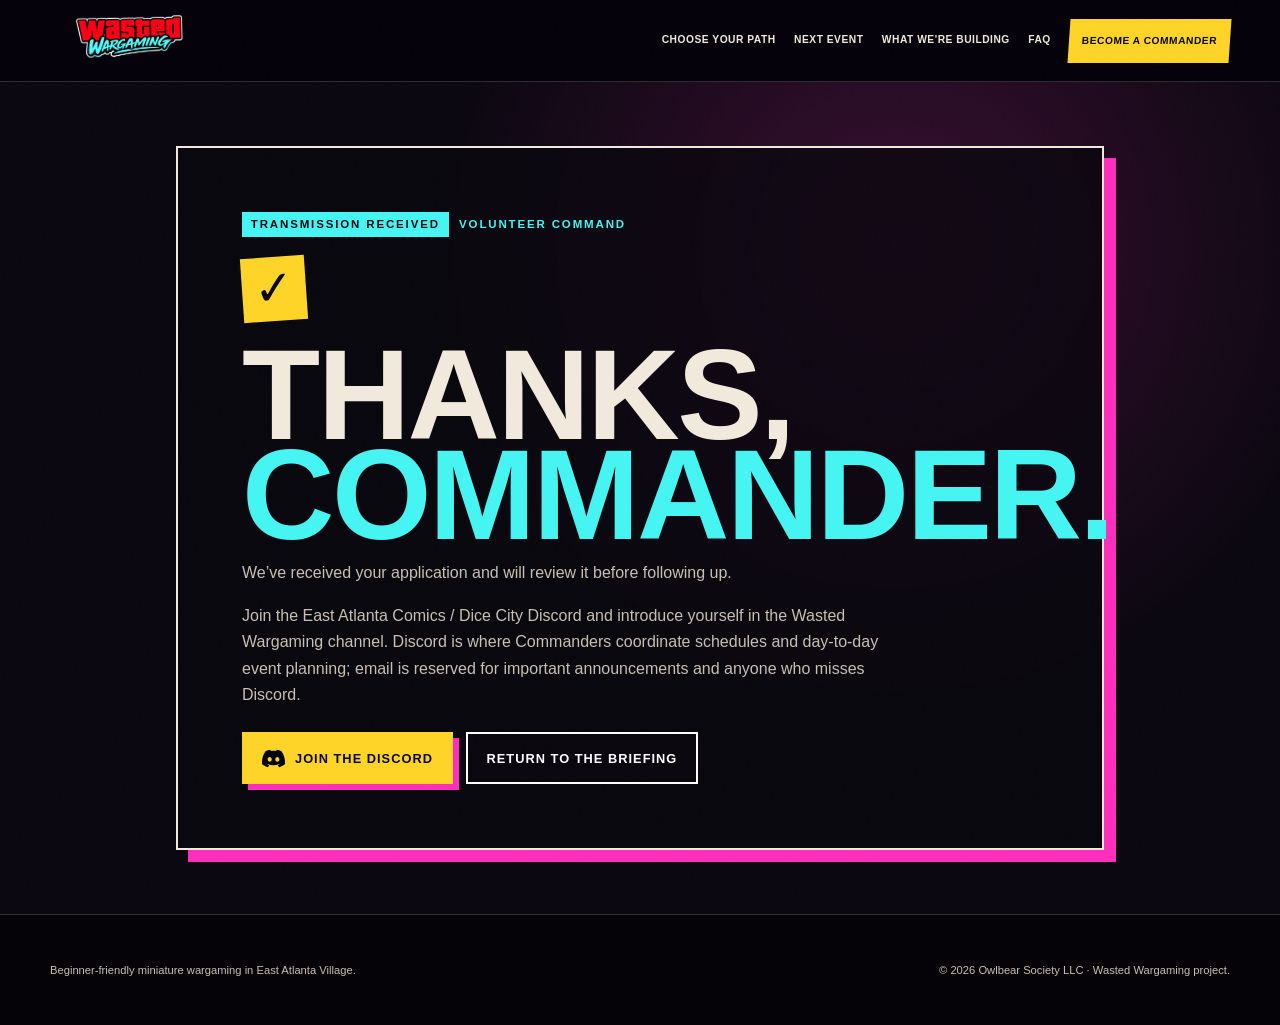
==== commander-thanks.html @ 2b64d0da "Update" ====
<!doctype html>
<html lang="en">
<head>
  <meta charset="utf-8">
  <meta name="viewport" content="width=device-width, initial-scale=1">
  <meta name="description" content="Commander application received by Wasted Wargaming.">
  <meta name="theme-color" content="#0b0810">
  <title>Transmission Received | Wasted Wargaming</title>
  <link rel="stylesheet" href="assets/css/styles.css">
  <script src="assets/js/site.js" defer></script>
</head>
<body class="commander-page confirmation-page">
  <a class="skip-link" href="#main">Skip to confirmation</a>
  <header class="site-header site-header--solid" data-header>
    <a class="wordmark" href="index.html#top" aria-label="Wasted Wargaming home">
      <span class="wordmark__window" aria-hidden="true"><img src="assets/images/branding/wasted-wargaming-logo.png" alt="" width="1536" height="1024"></span>
    </a>
    <button class="nav-toggle" type="button" aria-expanded="false" aria-controls="site-nav" data-nav-toggle>
      <span class="nav-toggle__label">Menu</span>
      <span class="nav-toggle__mark" aria-hidden="true"></span>
    </button>
    <nav class="site-nav" id="site-nav" aria-label="Primary navigation" data-nav>
      <a href="index.html#roles">Choose your path</a>
      <a href="joint-ops.html">Next event</a>
      <a href="index.html#play">What we're building</a>
      <a href="index.html#faq">FAQ</a>
      <a class="nav-recruit" href="commander.html">Become a commander</a>
    </nav>
  </header>
  <main id="main" class="confirmation-main">
    <section class="shell confirmation-card" aria-labelledby="confirmation-title">
      <p class="eyebrow"><span>Transmission received</span> Volunteer command</p>
      <div class="confirmation-mark" aria-hidden="true">✓</div>
      <h1 id="confirmation-title">Thanks,<br><em>Commander.</em></h1>
      <p>We’ve received your application and will review it before following up.</p>
      <p>Join the East Atlanta Comics / Dice City Discord and introduce yourself in the Wasted Wargaming channel. Discord is where Commanders coordinate schedules and day-to-day event planning; email is reserved for important announcements and anyone who misses Discord.</p>
      <div class="confirmation-actions">
        <a class="button button--primary discord-button" href="https://discord.gg/Nm3C2hq24Y" rel="noopener noreferrer"><img src="assets/icons/discord.svg" alt="" width="23" height="23"> Join the Discord</a>
        <a class="button button--ghost" href="index.html">Return to the briefing</a>
      </div>
    </section>
  </main>
  <footer class="site-footer">
    <div class="shell site-footer__inner">
      <p>Beginner-friendly miniature wargaming in East Atlanta Village.</p>
      <div class="site-footer__meta"><p>&copy; <span data-year></span> Owlbear Society LLC · Wasted Wargaming project.</p></div>
    </div>
  </footer>
</body>
</html>
---- assets/css/styles.css ----
:root {
  --ink: #0b0810;
  --ink-soft: #17121c;
  --paper: #f1eadc;
  --paper-dim: #c8c0b2;
  --red: #ff2438;
  --pink: #ff2ebd;
  --cyan: #46f4f2;
  --yellow: #ffd429;
  --line: rgba(241, 234, 220, 0.2);
  --shell: min(1180px, calc(100% - 2rem));
  --display: Impact, Haettenschweiler, "Arial Narrow Bold", sans-serif;
  --body: "Trebuchet MS", "Segoe UI", sans-serif;
}

*, *::before, *::after { box-sizing: border-box; }

html {
  scroll-behavior: smooth;
  scroll-padding-top: 5rem;
}

body {
  margin: 0;
  color: var(--paper);
  background:
    radial-gradient(circle at 20% 10%, rgba(255, 46, 189, 0.08), transparent 28rem),
    var(--ink);
  font-family: var(--body);
  font-size: 1rem;
  line-height: 1.65;
}

body::before {
  position: fixed;
  z-index: 20;
  inset: 0;
  pointer-events: none;
  content: "";
  opacity: 0.045;
  background:
    repeating-linear-gradient(13deg, transparent 0 2px, rgba(255,255,255,0.24) 3px, transparent 4px),
    repeating-linear-gradient(97deg, transparent 0 5px, rgba(255,255,255,0.18) 6px, transparent 7px);
}

img { display: block; max-width: 100%; }
a { color: inherit; }
button, a { -webkit-tap-highlight-color: transparent; }

:focus-visible {
  outline: 3px solid var(--yellow);
  outline-offset: 4px;
}

.shell { width: var(--shell); margin-inline: auto; }
.section { padding: 5rem 0; position: relative; }

.skip-link {
  position: fixed;
  z-index: 100;
  top: 0.75rem;
  left: 0.75rem;
  padding: 0.75rem 1rem;
  color: var(--ink);
  background: var(--yellow);
  font-weight: 900;
  transform: translateY(-150%);
}
.skip-link:focus { transform: translateY(0); }

.site-header {
  position: absolute;
  z-index: 10;
  top: 0;
  left: 0;
  width: 100%;
  min-height: 4.6rem;
  display: flex;
  align-items: center;
  justify-content: space-between;
  padding: 0.75rem max(1rem, calc((100vw - 1180px) / 2));
  border-bottom: 1px solid rgba(255,255,255,0.16);
  background: linear-gradient(to bottom, rgba(6, 3, 12, 0.86), rgba(6, 3, 12, 0));
}
.site-header--solid { position: relative; background: rgba(6, 3, 12, 0.98); }

.wordmark {
  display: block;
  text-decoration: none;
}
.wordmark__window {
  width: clamp(7.5rem, 24vw, 10rem);
  aspect-ratio: 2.8 / 1;
  display: block;
  overflow: hidden;
  transform: rotate(-1deg);
}
.wordmark__window img {
  width: 100%;
  height: 100%;
  object-fit: cover;
  object-position: center;
}

.nav-toggle {
  min-width: 3rem;
  min-height: 3rem;
  display: inline-flex;
  align-items: center;
  justify-content: center;
  gap: 0.5rem;
  color: white;
  border: 1px solid rgba(255,255,255,0.5);
  background: rgba(11,8,16,0.72);
  font: 800 0.75rem var(--body);
  letter-spacing: 0.08em;
  text-transform: uppercase;
}
.nav-toggle__mark,
.nav-toggle__mark::before,
.nav-toggle__mark::after {
  width: 1.2rem;
  height: 2px;
  display: block;
  background: currentColor;
  content: "";
  transition: transform 160ms ease;
}
.nav-toggle__mark { position: relative; }
.nav-toggle__mark::before { position: absolute; transform: translateY(-6px); }
.nav-toggle__mark::after { position: absolute; transform: translateY(6px); }
.nav-toggle[aria-expanded="true"] .nav-toggle__mark { background: transparent; }
.nav-toggle[aria-expanded="true"] .nav-toggle__mark::before { transform: rotate(45deg); }
.nav-toggle[aria-expanded="true"] .nav-toggle__mark::after { transform: rotate(-45deg); }

.site-nav {
  position: absolute;
  top: 100%;
  left: 0;
  right: 0;
  display: none;
  padding: 0.75rem 1rem 1.25rem;
  background: rgba(11,8,16,0.98);
  border-bottom: 1px solid var(--pink);
}
.site-nav.is-open { display: grid; }
.site-nav a {
  min-height: 3rem;
  display: flex;
  align-items: center;
  padding: 0.35rem 0;
  border-bottom: 1px solid var(--line);
  font-size: 0.9rem;
  font-weight: 800;
  letter-spacing: 0.05em;
  text-decoration: none;
  text-transform: uppercase;
}

.hero {
  position: relative;
  min-height: 100svh;
  display: flex;
  flex-direction: column;
  justify-content: flex-end;
  overflow: hidden;
  background: #14071e;
  isolation: isolate;
}
.hero__backdrop {
  position: absolute;
  z-index: -3;
  inset: 0;
  background-image: url("../images/branding/neon-wasteland-backdrop.png");
  background-size: cover;
  background-position: 46% center;
  filter: saturate(0.85) contrast(1.08);
  transform: scale(1.02);
}
.hero::before {
  position: absolute;
  z-index: -2;
  inset: 0;
  content: "";
  background:
    linear-gradient(90deg, rgba(6,3,12,0.93) 0%, rgba(6,3,12,0.76) 45%, rgba(6,3,12,0.1) 100%),
    linear-gradient(0deg, rgba(6,3,12,0.92) 0%, transparent 42%, rgba(6,3,12,0.35) 100%);
}
.hero__noise {
  position: absolute;
  z-index: -1;
  inset: 0;
  opacity: 0.18;
  background: repeating-linear-gradient(0deg, transparent 0 4px, rgba(255,255,255,0.06) 5px, transparent 6px);
  mix-blend-mode: overlay;
  pointer-events: none;
}
.hero__content {
  display: grid;
  gap: 2.75rem;
  align-items: center;
  padding-top: 7rem;
  padding-bottom: 3rem;
}
.hero__copy { position: relative; max-width: 46rem; }
.eyebrow, .section-tag {
  display: flex;
  align-items: center;
  gap: 0.65rem;
  margin: 0 0 1.25rem;
  color: var(--cyan);
  font-size: 0.72rem;
  font-weight: 900;
  letter-spacing: 0.16em;
  line-height: 1.3;
  text-transform: uppercase;
}
.eyebrow span {
  padding: 0.3rem 0.55rem;
  color: var(--ink);
  background: var(--cyan);
}
.recruit-stamp {
  width: fit-content;
  margin: 0 0 1rem;
  padding: 0.55rem 0.8rem 0.4rem;
  color: var(--yellow);
  border: 2px solid currentColor;
  font-family: var(--display);
  line-height: 0.8;
  text-align: center;
  text-transform: uppercase;
  transform: rotate(-3deg);
  box-shadow: inset 0 0 0 3px rgba(255,212,41,0.12);
}
.recruit-stamp span { display: block; font-size: 0.65rem; letter-spacing: 0.2em; }
.recruit-stamp strong { display: block; margin-top: 0.35rem; font-size: 1.55rem; letter-spacing: 0.06em; }
.hero h1,
.section h2 {
  margin: 0;
  font-family: var(--display);
  font-weight: 900;
  letter-spacing: 0.015em;
  line-height: 0.89;
  text-transform: uppercase;
}
.hero h1 {
  max-width: 11ch;
  font-size: clamp(3.6rem, 15vw, 7.8rem);
  text-shadow: 5px 5px 0 rgba(0,0,0,0.38);
}
.hero h1 em {
  color: var(--cyan);
  font-style: normal;
  -webkit-text-stroke: 1px rgba(255,255,255,0.2);
}
.hero__lede {
  max-width: 42rem;
  margin: 1.5rem 0 1.25rem;
  color: #fff;
  font-size: clamp(1rem, 2.4vw, 1.2rem);
  line-height: 1.55;
  text-shadow: 0 2px 12px #000;
}
.signal-list {
  display: flex;
  flex-wrap: wrap;
  gap: 0.45rem;
  margin: 0;
  padding: 0;
  list-style: none;
}
.signal-list li {
  padding: 0.35rem 0.6rem;
  color: var(--ink);
  background: var(--paper);
  font-size: 0.72rem;
  font-weight: 900;
  letter-spacing: 0.08em;
  text-transform: uppercase;
  transform: skew(-4deg);
}
.hero__actions { display: flex; flex-wrap: wrap; gap: 0.75rem; margin-top: 1.6rem; }
.button {
  min-height: 3.25rem;
  display: inline-flex;
  align-items: center;
  justify-content: center;
  padding: 0.75rem 1.15rem;
  border: 2px solid currentColor;
  border-radius: 0;
  font: 900 0.8rem var(--body);
  letter-spacing: 0.08em;
  text-decoration: none;
  text-transform: uppercase;
  cursor: pointer;
  transition: transform 140ms ease, box-shadow 140ms ease, color 140ms ease, background 140ms ease;
}
.button:hover { transform: translate(-2px, -2px); }
.button--primary { color: var(--ink); border-color: var(--yellow); background: var(--yellow); box-shadow: 6px 6px 0 var(--pink); }
.button--primary:hover { box-shadow: 8px 8px 0 var(--pink); }
.button--ghost { color: white; background: rgba(11,8,16,0.45); }
.button[disabled] { opacity: 0.62; cursor: not-allowed; box-shadow: 4px 4px 0 rgba(255,46,189,0.55); transform: none; }

.hero__identity {
  position: relative;
  width: 100%;
  max-width: 34rem;
  justify-self: center;
  border: 1px solid rgba(255,255,255,0.38);
  background: rgba(8,5,12,0.72);
  box-shadow: 12px 12px 0 rgba(70,244,242,0.22), -8px -8px 0 rgba(255,46,189,0.18);
  transform: rotate(1.5deg);
  backdrop-filter: blur(4px);
}
.hero__identity::after {
  position: absolute;
  inset: 6px;
  border: 1px solid rgba(255,255,255,0.16);
  content: "";
  pointer-events: none;
}
.hero__logo-window {
  width: 100%;
  aspect-ratio: 2.35 / 1;
  overflow: hidden;
}
.hero__logo-window img {
  width: 100%;
  height: 100%;
  object-fit: cover;
  object-position: center;
  mix-blend-mode: screen;
}
.hero__identity > p {
  margin: 0;
  padding: 0.6rem 0.85rem;
  color: var(--ink);
  background: var(--cyan);
  font-size: 0.65rem;
  font-weight: 900;
  letter-spacing: 0.1em;
  text-align: center;
  text-transform: uppercase;
}
.broadcast-label {
  display: flex;
  justify-content: space-between;
  padding: 0.45rem 0.65rem;
  color: var(--paper-dim);
  font-size: 0.58rem;
  font-weight: 800;
  letter-spacing: 0.12em;
  text-transform: uppercase;
}
.route-strip { background: rgba(8,5,12,0.9); border-top: 1px solid rgba(255,255,255,0.18); }
.route-strip ol { margin-block: 0; padding-block: 1rem; list-style: none; }
.route-strip li {
  position: relative;
  display: grid;
  grid-template-columns: 2.2rem 1fr;
  column-gap: 0.75rem;
  padding: 0.55rem 0;
}
.route-strip li:not(:last-child)::after {
  position: absolute;
  left: 0.9rem;
  top: 2.5rem;
  bottom: -0.4rem;
  width: 1px;
  border-left: 1px dashed var(--cyan);
  content: "";
}
.route-strip li > span {
  grid-row: span 2;
  width: 2.2rem;
  height: 2.2rem;
  display: grid;
  place-items: center;
  color: var(--ink);
  background: var(--cyan);
  border-radius: 50%;
  font-size: 0.65rem;
  font-weight: 900;
}
.route-strip strong { font-size: 0.78rem; letter-spacing: 0.08em; line-height: 1.2; text-transform: uppercase; }
.route-strip small { color: var(--paper-dim); font-size: 0.7rem; }

.section-tag::before { width: 2.5rem; height: 2px; flex: 0 0 auto; content: ""; background: currentColor; }
.section-tag--light { color: var(--yellow); }
.section h2 { font-size: clamp(2.8rem, 10vw, 6rem); }
.section h2 span { color: var(--pink); }
.briefing__grid { display: grid; gap: 2rem; }
.briefing__copy { color: var(--paper-dim); font-size: 1.05rem; }
.briefing__copy p { margin: 0 0 1.1rem; }
.briefing__copy strong { color: white; }
.manifesto {
  display: grid;
  gap: 0.5rem;
  margin-top: 3rem;
  padding-top: 1rem;
  border-top: 1px solid var(--line);
}
.manifesto span {
  padding: 0.65rem;
  color: var(--ink);
  background: var(--paper);
  font-size: 0.7rem;
  font-weight: 900;
  letter-spacing: 0.09em;
  text-align: center;
  text-transform: uppercase;
}
.manifesto span:nth-child(2) { background: var(--pink); }
.manifesto span:nth-child(3) { background: var(--cyan); }

.pathways {
  overflow: hidden;
  background:
    radial-gradient(circle at 85% 15%, rgba(70,244,242,0.1), transparent 25rem),
    #100c16;
  border-top: 1px solid var(--line);
}
.pathway-grid { display: grid; gap: 1rem; }
.pathway-card {
  position: relative;
  min-height: 27rem;
  display: flex;
  flex-direction: column;
  padding: 1.5rem;
  overflow: hidden;
  color: var(--paper);
  background: var(--ink);
  border: 1px solid rgba(255,255,255,0.18);
  box-shadow: 0 12px 32px rgba(0,0,0,0.25);
}
.pathway-card::before {
  position: absolute;
  top: 0;
  left: 0;
  width: 100%;
  height: 0.45rem;
  content: "";
  background: var(--cyan);
}
.pathway-card--veteran::before { background: var(--pink); }
.pathway-card--commander::before { background: var(--yellow); }
.pathway-card__topline { display: flex; justify-content: space-between; align-items: center; color: var(--cyan); font-size: 0.68rem; font-weight: 900; letter-spacing: 0.13em; text-transform: uppercase; }
.pathway-card--veteran .pathway-card__topline { color: var(--pink); }
.pathway-card--commander .pathway-card__topline { color: var(--yellow); }
.pathway-card__rank { margin: 3rem 0 0.35rem; color: var(--paper-dim); font-size: 0.7rem; font-weight: 900; letter-spacing: 0.18em; text-transform: uppercase; }
.pathway-card h3 { max-width: 8ch; margin: 0 0 1rem; font-family: var(--display); font-size: clamp(2.8rem, 10vw, 4.5rem); letter-spacing: 0.02em; line-height: 0.9; text-transform: uppercase; }
.pathway-card > p:not(.pathway-card__rank) { color: var(--paper-dim); }
.pathway-card__actions { display: flex; flex-wrap: wrap; gap: 0.7rem 1rem; align-items: center; margin-top: auto; padding-top: 1rem; }
.pathway-card__actions a { width: fit-content; color: var(--cyan); border-bottom: 1px solid currentColor; font-size: 0.68rem; font-weight: 900; letter-spacing: 0.08em; text-decoration: none; text-transform: uppercase; }
.pathway-card--veteran .pathway-card__actions a:first-child { color: var(--pink); }
.pathway-card--commander .pathway-card__actions a:first-child { color: var(--yellow); }
.pathway-card__actions a:hover { color: white; }
.pathway-event-link {
  display: flex;
  flex-wrap: wrap;
  align-items: center;
  justify-content: space-between;
  gap: 0.5rem 1.5rem;
  margin-top: 1rem;
  padding: 1rem 1.25rem;
  color: var(--paper-dim);
  background: rgba(255,255,255,0.025);
  border: 1px solid var(--line);
  text-decoration: none;
}
.pathway-event-link > span { font-size: 0.78rem; font-weight: 700; }
.pathway-event-link strong { color: var(--yellow); font-size: 0.7rem; letter-spacing: 0.08em; text-transform: uppercase; }
.pathway-event-link:hover,
.pathway-event-link:focus-visible { color: white; border-color: var(--yellow); }
.pathway-event-link:hover strong,
.pathway-event-link:focus-visible strong { color: white; }

.recruit-brief { overflow: hidden; color: var(--ink); background: var(--red); }
.recruit-brief::before { position: absolute; right: -2rem; top: -5rem; color: rgba(11,8,16,0.07); content: "NO GATEKEEPING"; font-family: var(--display); font-size: 12rem; line-height: 0.75; writing-mode: vertical-rl; }
.recruit-brief .shell { position: relative; z-index: 1; }
.recruit-brief .section-tag { color: var(--ink); }
.recruit-brief h2 span { color: var(--paper); }
.recruit-brief__intro { display: grid; gap: 2rem; }
.recruit-brief__lead { align-self: end; font-size: 1.05rem; font-weight: 700; }
.recruit-brief__lead p { margin: 0 0 1rem; }
.recruit-promise { display: grid; gap: 1rem; margin-top: 3rem; }
.recruit-promise__statement { min-height: 22rem; display: flex; flex-direction: column; justify-content: flex-end; padding: 1.5rem; color: var(--paper); background: var(--ink); border: 2px solid var(--paper); box-shadow: 10px 10px 0 var(--yellow); transform: rotate(-1deg); }
.recruit-promise__statement > p:first-child { margin: 0 0 auto; color: var(--cyan); font-size: 0.68rem; font-weight: 900; letter-spacing: 0.12em; text-transform: uppercase; }
.recruit-promise__statement h3 { max-width: 8ch; margin: 0; font-family: var(--display); font-size: clamp(3.5rem, 13vw, 6rem); line-height: 0.84; text-transform: uppercase; }
.recruit-promise__statement > p:last-child { max-width: 32rem; margin-bottom: 0; color: var(--paper-dim); }
.recruit-proof { display: grid; gap: 1px; padding: 1px; background: rgba(11,8,16,0.25); }
.recruit-proof article { min-height: 15rem; display: flex; flex-direction: column; padding: 1.2rem; background: var(--paper); }
.recruit-proof article > span { color: #9c0870; font-family: var(--display); font-size: 1.2rem; }
.recruit-proof h3 { max-width: 12ch; margin: auto 0 0.5rem; font-family: var(--display); font-size: 1.75rem; line-height: 0.95; text-transform: uppercase; }
.recruit-proof p { margin: 0; color: #5d565e; font-size: 0.8rem; line-height: 1.5; }
.recruit-next { display: grid; gap: 1.2rem; align-items: center; margin-top: 1rem; padding: 1.4rem; background: var(--yellow); }
.recruit-next__label { margin: 0; color: #8b0766; font-size: 0.65rem; font-weight: 900; letter-spacing: 0.12em; text-transform: uppercase; }
.recruit-next h3 { margin: 0.2rem 0 0; font-family: var(--display); font-size: 2rem; line-height: 1; text-transform: uppercase; }
.recruit-next > p { margin: 0; color: #554e56; font-size: 0.86rem; }
.recruit-next__actions { display: flex; flex-wrap: wrap; align-items: center; gap: 0.75rem 1rem; }
.recruit-next .button { justify-self: start; color: var(--paper); border-color: var(--ink); background: var(--ink); }
.recruit-next__text-link { color: var(--ink); border-bottom: 1px solid currentColor; font-size: 0.68rem; font-weight: 900; letter-spacing: 0.08em; text-decoration: none; text-transform: uppercase; }

.process { background: var(--paper); color: var(--ink); }
.process .section-tag { color: #a40a77; }
.section-heading { display: grid; gap: 1.5rem; margin-bottom: 2.5rem; }
.section-heading > p { max-width: 34rem; margin: 0; align-self: end; color: #5f5862; font-size: 1.05rem; }
.process-list { position: relative; margin: 0; padding: 0; list-style: none; }
.process-list::before {
  position: absolute;
  left: 1.45rem;
  top: 2rem;
  bottom: 2rem;
  width: 2px;
  background: repeating-linear-gradient(to bottom, var(--pink) 0 8px, transparent 8px 15px);
  content: "";
}
.process-list li { position: relative; display: grid; grid-template-columns: 3rem 1fr; gap: 1rem; padding: 1rem 0 1.75rem; }
.process-list__number {
  z-index: 1;
  width: 3rem;
  height: 3rem;
  display: grid;
  place-items: center;
  color: var(--paper);
  background: var(--ink);
  border: 3px solid var(--pink);
  border-radius: 50%;
  font-family: var(--display);
  font-size: 1.15rem;
}
.process-list__location { margin: 0 0 0.25rem; color: #a40a77; font-size: 0.65rem; font-weight: 900; letter-spacing: 0.12em; text-transform: uppercase; }
.process-list h3 { margin: 0 0 0.35rem; font-family: var(--display); font-size: 1.8rem; letter-spacing: 0.03em; line-height: 1; text-transform: uppercase; }
.process-list__body > p:last-child { margin: 0; color: #534d55; }
.process-list__body strong { color: var(--ink); }
.schedule-tracks { display: grid; gap: 0.75rem; margin-top: 2.5rem; }
.schedule-tracks article { display: flex; flex-direction: column; padding: 1.25rem; color: var(--paper); background: var(--ink); border-top: 5px solid var(--cyan); }
.schedule-tracks article:nth-child(2) { border-top-color: var(--pink); }
.schedule-tracks article:nth-child(3) { border-top-color: var(--yellow); }
.schedule-tracks__role { margin: 0 0 0.45rem; color: var(--cyan); font-size: 0.65rem; font-weight: 900; letter-spacing: 0.12em; text-transform: uppercase; }
.schedule-tracks article:nth-child(2) .schedule-tracks__role { color: var(--pink); }
.schedule-tracks article:nth-child(3) .schedule-tracks__role { color: var(--yellow); }
.schedule-tracks h3 { margin: 0; font-family: var(--display); font-size: 2rem; line-height: 1; text-transform: uppercase; }
.schedule-tracks article > p:not(.schedule-tracks__role) { color: var(--paper-dim); font-size: 0.86rem; }
.discord-link { width: fit-content; min-height: 2.75rem; display: inline-flex; align-items: center; gap: 0.55rem; margin-top: auto; padding: 0.55rem 0.7rem; color: white; background: #5865f2; font-size: 0.68rem; font-weight: 900; letter-spacing: 0.05em; text-decoration: none; text-transform: uppercase; }
.discord-link img { flex: 0 0 auto; }
.discord-link:hover { background: #404bc7; }
.event-basics { display: grid; gap: 1px; margin-top: 1px; padding: 1px; background: rgba(11,8,16,0.2); }
.event-basics > div { min-height: 9.5rem; display: flex; flex-direction: column; padding: 1.1rem; background: #ded7ca; }
.event-basics small { color: #6b636b; font-size: 0.64rem; font-weight: 900; letter-spacing: 0.09em; text-transform: uppercase; }
.event-basics strong { margin: 0.3rem 0; font-family: var(--display); font-size: 1.75rem; line-height: 1; text-transform: uppercase; }
.event-basics span { margin-top: auto; color: #5b545c; font-size: 0.76rem; line-height: 1.45; }

.event-zone {
  overflow: hidden;
  background:
    linear-gradient(120deg, rgba(255,46,189,0.1), transparent 55%),
    var(--ink-soft);
  border-block: 1px solid rgba(255,46,189,0.28);
}
.event-zone::before {
  position: absolute;
  right: -4rem;
  top: -2rem;
  color: rgba(255,255,255,0.025);
  content: "NEXT";
  font-family: var(--display);
  font-size: 20rem;
  line-height: 1;
}
.event-zone__grid { position: relative; display: grid; gap: 2rem; }
.event-zone__intro p { max-width: 32rem; color: var(--paper-dim); }
.data-note { display: flex; align-items: center; gap: 0.5rem; font-size: 0.72rem; letter-spacing: 0.07em; text-transform: uppercase; }
.data-note span { width: 0.65rem; height: 0.65rem; display: inline-block; border-radius: 50%; background: var(--cyan); box-shadow: 0 0 12px var(--cyan); }
.event-card {
  position: relative;
  padding: 1.5rem;
  color: var(--ink);
  background: var(--yellow);
  box-shadow: 12px 12px 0 var(--pink);
  transform: rotate(-1deg);
}
.event-card::before { position: absolute; inset: 8px; border: 1px dashed rgba(11,8,16,0.35); content: ""; pointer-events: none; }
.event-card > * { position: relative; }
.event-card__status { width: fit-content; margin: 0 0 0.8rem; padding: 0.25rem 0.45rem; color: white; background: var(--ink); font-size: 0.65rem; font-weight: 900; letter-spacing: 0.1em; text-transform: uppercase; }
.event-card h3 { max-width: 12ch; margin: 0 0 1rem; font-family: var(--display); font-size: clamp(2.6rem, 10vw, 4.6rem); letter-spacing: 0.02em; line-height: 0.9; text-transform: uppercase; }
.event-card__message { max-width: 36rem; font-weight: 700; }
.event-card__details { display: grid; gap: 0.5rem; margin: 1.5rem 0; padding: 1rem 0; border-block: 2px solid var(--ink); }
.event-card__details div { display: grid; grid-template-columns: 6rem 1fr; gap: 0.75rem; }
.event-card__details dt { font-size: 0.65rem; font-weight: 900; letter-spacing: 0.08em; text-transform: uppercase; }
.event-card__details dd { margin: 0; font-weight: 900; }
.event-card .button { color: var(--paper); border-color: var(--ink); background: var(--ink); box-shadow: 5px 5px 0 rgba(255,255,255,0.75); }
.event-card__actions { display: flex; flex-wrap: wrap; gap: 0.75rem; }
.event-card .event-card__details-link { color: var(--ink); background: var(--paper); box-shadow: none; }

.kit { background: #0e0a13; }
.section-heading--tight { margin-bottom: 2.2rem; }
.kit .section-heading > p, .partners .section-heading > p { color: var(--paper-dim); }
.kit-grid { display: grid; grid-template-columns: repeat(2, 1fr); gap: 1px; margin: 0; padding: 1px; background: var(--line); list-style: none; }
.kit-grid li { min-height: 10rem; display: flex; flex-direction: column; justify-content: flex-end; padding: 1rem; background: var(--ink); }
.kit-grid li > span { margin-bottom: auto; color: var(--cyan); font-size: 1.6rem; }
.kit-grid strong { display: block; font-family: var(--display); font-size: 1.35rem; letter-spacing: 0.03em; line-height: 1; text-transform: uppercase; }
.kit-grid small { color: var(--paper-dim); font-size: 0.72rem; }

.game-feature {
  min-height: 46rem;
  display: flex;
  align-items: center;
  overflow: hidden;
  color: white;
  isolation: isolate;
}
.game-feature__vista { position: absolute; z-index: -2; inset: 0; background: url("../images/branding/neon-wasteland-backdrop.png") center / cover; }
.game-feature::before { position: absolute; z-index: -1; inset: 0; content: ""; background: linear-gradient(90deg, rgba(15,4,22,0.96) 0%, rgba(15,4,22,0.85) 52%, rgba(15,4,22,0.3) 100%), linear-gradient(0deg, rgba(15,4,22,0.75), transparent 50%); }
.game-feature__content { display: grid; gap: 2rem; }
.game-feature__copy { max-width: 44rem; }
.game-feature__kicker { margin: 0 0 0.5rem; color: var(--cyan); font-size: 0.7rem; font-weight: 900; letter-spacing: 0.14em; text-transform: uppercase; }
.game-feature h2 { font-size: clamp(4rem, 16vw, 8rem); text-shadow: 5px 5px 0 rgba(0,0,0,0.4); }
.game-feature h2 span { color: var(--cyan); }
.game-feature__copy > p:not(.game-feature__kicker, .legal-note) { max-width: 36rem; font-size: 1.05rem; }
.check-list { margin: 1.5rem 0; padding: 0; list-style: none; }
.check-list li { position: relative; margin: 0.5rem 0; padding-left: 1.6rem; font-weight: 800; }
.check-list li::before { position: absolute; left: 0; color: var(--yellow); content: "//"; font-weight: 900; }
.legal-note { max-width: 38rem; color: rgba(255,255,255,0.55); font-size: 0.67rem; line-height: 1.5; }
.game-feature__aside { max-width: 25rem; padding: 1.4rem; color: var(--ink); background: rgba(241,234,220,0.92); border-left: 6px solid var(--pink); }
.aside-label { margin: 0 0 0.5rem; color: #9c0870; font-size: 0.65rem; font-weight: 900; letter-spacing: 0.1em; text-transform: uppercase; }
.game-feature__aside h3 { margin: 0; font-family: var(--display); font-size: 2rem; line-height: 1; text-transform: uppercase; }
.game-feature__aside p:last-child { margin-bottom: 0; color: #524b54; }
.event-roadmap { display: grid; gap: 0.75rem; margin: 0; padding: 0; list-style: none; counter-reset: roadmap; }
.event-roadmap li { position: relative; padding: 1.25rem 1.25rem 1.25rem 4.4rem; color: var(--ink); background: rgba(241,234,220,0.94); border-left: 5px solid var(--cyan); counter-increment: roadmap; }
.event-roadmap li:nth-child(2) { border-left-color: var(--pink); }
.event-roadmap li:nth-child(3) { border-left-color: var(--yellow); }
.event-roadmap li::before { position: absolute; left: 1.2rem; top: 1.15rem; color: #a49ca5; content: "0" counter(roadmap); font-family: var(--display); font-size: 2rem; line-height: 1; }
.event-roadmap__phase { color: #8d0869; font-size: 0.62rem; font-weight: 900; letter-spacing: 0.12em; text-transform: uppercase; }
.event-roadmap h3 { margin: 0.15rem 0 0.4rem; font-family: var(--display); font-size: 1.8rem; line-height: 1; text-transform: uppercase; }
.event-roadmap p { margin: 0; color: #534d55; font-size: 0.86rem; line-height: 1.55; }
.event-roadmap__link { display: inline-block; margin-top: 0.75rem; color: #7e075d; border-bottom: 1px solid currentColor; font-size: 0.66rem; font-weight: 900; letter-spacing: 0.07em; text-decoration: none; text-transform: uppercase; }

.volunteer { background: var(--red); color: var(--ink); }
.volunteer__grid { display: grid; gap: 2rem; }
.volunteer__callout { min-height: 19rem; display: flex; flex-direction: column; justify-content: center; padding: 2rem; color: var(--paper); background: var(--ink); border: 2px solid var(--paper); box-shadow: 12px 12px 0 var(--yellow); transform: rotate(-2deg); }
.volunteer__callout span { color: var(--cyan); font-size: 0.72rem; font-weight: 900; letter-spacing: 0.15em; text-transform: uppercase; }
.volunteer__callout strong { max-width: 9ch; font-family: var(--display); font-size: clamp(3.2rem, 11vw, 6rem); line-height: 0.83; text-transform: uppercase; }
.volunteer .section-tag { color: var(--ink); }
.volunteer__copy p { max-width: 38rem; font-weight: 700; }
.volunteer__copy .button { margin-top: 0.7rem; }
.placeholder-note { font-size: 0.72rem; }

.joint-ops-page {
  --tomb-green: #bbf51b;
  --tomb-green-deep: #4f6e08;
  --tomb-black: #080b06;
  --tomb-paper: #edf1d7;
  color: var(--tomb-paper);
  background: var(--tomb-black);
}
.joint-ops-page .section-tag { color: var(--tomb-green); }
.joint-ops-header { border-bottom-color: rgba(187,245,27,0.28); }

.joint-ops-hero {
  position: relative;
  min-height: calc(100svh - 4.6rem);
  display: flex;
  flex-direction: column;
  justify-content: flex-end;
  overflow: hidden;
  background: #080b06;
  isolation: isolate;
}
.joint-ops-hero__art {
  position: absolute;
  z-index: -3;
  inset: 0;
  background-image:
    linear-gradient(90deg, rgba(8,11,6,0.96) 0%, rgba(8,11,6,0.72) 47%, rgba(8,11,6,0.1) 100%),
    linear-gradient(0deg, rgba(8,11,6,0.98) 0%, transparent 45%),
    url("../images/events/tomb-world-joint-ops-v2.jpg");
  background-position: center, center, 62% center;
  background-size: cover;
}
.joint-ops-hero::before { position: absolute; z-index: -2; inset: 0; content: ""; background: repeating-linear-gradient(0deg, transparent 0 5px, rgba(187,245,27,0.025) 6px); pointer-events: none; }
.joint-ops-hero__content { padding-top: 6rem; padding-bottom: 4rem; }
.joint-ops-hero .eyebrow span { background: var(--tomb-green); }
.joint-ops-hero__access { width: fit-content; margin: 1.2rem 0; padding: 0.35rem 0.6rem; color: var(--tomb-green); border: 1px solid currentColor; font-size: 0.66rem; font-weight: 900; letter-spacing: 0.08em; text-transform: uppercase; }
.joint-ops-hero h1 { max-width: 8ch; margin: 0; font-family: var(--display); font-size: clamp(5rem, 18vw, 11rem); letter-spacing: -0.035em; line-height: 0.76; text-transform: uppercase; text-shadow: 5px 5px 0 rgba(105,139,17,0.75); }
.joint-ops-hero__lede { max-width: 41rem; color: #d3dac1; font-size: clamp(1rem, 2vw, 1.18rem); font-weight: 700; }
.joint-ops-hero__actions { display: flex; flex-wrap: wrap; gap: 0.8rem; margin-top: 1.5rem; }
.joint-ops-hero .button--primary { border-color: var(--tomb-green); background: var(--tomb-green); box-shadow: 6px 6px 0 var(--pink); }
.joint-ops-facts { display: grid; margin: 0; padding: 0; color: var(--tomb-paper); background: rgba(8,11,6,0.94); border-top: 1px solid rgba(187,245,27,0.35); list-style: none; }
.joint-ops-facts li { min-height: 5.5rem; display: flex; flex-direction: column; justify-content: center; padding: 0.8rem max(1rem, calc((100vw - 1180px) / 2)); border-bottom: 1px solid rgba(187,245,27,0.2); }
.joint-ops-facts small { color: var(--tomb-green); font-size: 0.58rem; font-weight: 900; letter-spacing: 0.11em; text-transform: uppercase; }
.joint-ops-facts strong { font-family: var(--display); font-size: 1.65rem; letter-spacing: 0.03em; text-transform: uppercase; }

.joint-ops-welcome { color: var(--ink); background: var(--tomb-paper); }
.joint-ops-welcome .section-tag { color: #527307; }
.joint-ops-welcome .section-heading > p { color: #525b48; }
.joint-ops-welcome__copy p { margin-top: 0; color: #4e5548; }
.joint-ops-kit { display: grid; gap: 1px; margin: 0; padding: 1px; background: rgba(8,11,6,0.28); list-style: none; }
.joint-ops-kit li { min-height: 13rem; display: flex; flex-direction: column; padding: 1.2rem; background: #f6f8e9; }
.joint-ops-kit li > span { color: #5c7e0a; font-size: 0.65rem; font-weight: 900; }
.joint-ops-kit strong { max-width: 12ch; margin-top: auto; font-family: var(--display); font-size: 1.75rem; line-height: 0.95; text-transform: uppercase; }
.joint-ops-kit small { margin-top: 0.55rem; color: #5b6253; font-size: 0.75rem; }
.joint-ops-night { display: grid; gap: 1px; margin-top: 2rem; color: var(--tomb-paper); background: rgba(187,245,27,0.5); }
.joint-ops-night > div { min-height: 9rem; display: flex; flex-direction: column; padding: 1rem; background: #111708; }
.joint-ops-night small { color: var(--tomb-green); font-weight: 900; letter-spacing: 0.08em; text-transform: uppercase; }
.joint-ops-night strong { margin-top: auto; font-family: var(--display); font-size: 1.8rem; text-transform: uppercase; }
.joint-ops-night span { color: #bec7aa; font-size: 0.78rem; }
.event-date-note { margin: 1rem 0 0; color: #525b48; font-size: 0.78rem; }

.joint-ops-explainer { overflow: hidden; background: #0c1108; }
.joint-ops-explainer::before { position: absolute; right: -3rem; top: -5rem; color: rgba(187,245,27,0.035); content: "NPO"; font-family: var(--display); font-size: 25rem; line-height: 0.8; pointer-events: none; }
.joint-ops-explainer__grid { position: relative; display: grid; gap: 3rem; }
.joint-ops-explainer h2 span { color: var(--tomb-green); }
.joint-ops-explainer__lead { font-size: 1.12rem; }
.joint-ops-explainer__grid > div:first-child > p { color: #c2cab2; }
.joint-ops-table { position: relative; padding: 1.25rem; border: 1px solid rgba(187,245,27,0.35); background: rgba(0,0,0,0.28); }
.joint-ops-table__label { margin: 0 0 1rem; color: var(--tomb-green); font-size: 0.62rem; font-weight: 900; letter-spacing: 0.14em; text-transform: uppercase; }
.joint-ops-table__side { min-height: 13rem; display: flex; flex-direction: column; justify-content: flex-end; padding: 1.25rem; border: 1px solid rgba(255,255,255,0.14); }
.joint-ops-table__side--recruits { background: linear-gradient(135deg, rgba(187,245,27,0.18), rgba(187,245,27,0.03)); }
.joint-ops-table__side--commander { background: linear-gradient(135deg, rgba(70,244,242,0.14), rgba(70,244,242,0.025)); }
.joint-ops-table__side > span { color: var(--tomb-green); font-size: 0.62rem; font-weight: 900; letter-spacing: 0.11em; text-transform: uppercase; }
.joint-ops-table__side--commander > span { color: var(--cyan); }
.joint-ops-table__side strong { max-width: 13ch; margin: 0.35rem 0; font-family: var(--display); font-size: 2rem; line-height: 0.92; text-transform: uppercase; }
.joint-ops-table__side p { margin: 0; color: #b8c0a9; font-size: 0.78rem; }
.joint-ops-table__versus { width: 4.5rem; height: 4.5rem; display: grid; place-items: center; margin: -0.6rem auto; position: relative; z-index: 1; color: var(--ink); background: var(--tomb-green); border-radius: 50%; font-family: var(--display); font-size: 1.1rem; text-transform: uppercase; transform: rotate(-7deg); }
.joint-ops-why { position: relative; display: grid; gap: 1.5rem; margin-top: 3rem; padding-top: 2rem; border-top: 1px solid rgba(187,245,27,0.3); }
.joint-ops-why span { color: var(--tomb-green); font-size: 0.65rem; font-weight: 900; letter-spacing: 0.12em; text-transform: uppercase; }
.joint-ops-why h3 { max-width: 13ch; margin: 0.35rem 0 0; font-family: var(--display); font-size: 2.5rem; line-height: 0.9; text-transform: uppercase; }
.joint-ops-why p { margin: 0; color: #c2cab2; }

.tomb-mission { overflow: hidden; color: var(--ink); background: var(--tomb-green); }
.tomb-mission__signal { position: absolute; inset: 0; background: repeating-linear-gradient(115deg, transparent 0 20px, rgba(8,11,6,0.035) 20px 22px); pointer-events: none; }
.tomb-mission__grid { position: relative; display: grid; gap: 3rem; }
.tomb-mission__order > p:first-child { font-size: 0.65rem; font-weight: 900; letter-spacing: 0.14em; text-transform: uppercase; }
.tomb-mission h2 { max-width: 12ch; font-size: clamp(4rem, 13vw, 8rem); line-height: 0.78; }
.tomb-mission__lead { font-size: 1.15rem; font-weight: 900; }
.tomb-mission__order blockquote { margin: 2rem 0 0; padding: 1rem 0 1rem 1.2rem; border-left: 6px solid var(--ink); font-family: var(--display); font-size: clamp(1.8rem, 5vw, 2.8rem); line-height: 0.95; text-transform: uppercase; }
.mission-beats { display: grid; gap: 0; margin: 0; padding: 0; border-top: 2px solid var(--ink); list-style: none; }
.mission-beats li { display: grid; grid-template-columns: 3rem 1fr; gap: 1rem; padding: 1.2rem 0; border-bottom: 2px solid var(--ink); }
.mission-beats li > span { font-family: var(--display); font-size: 2rem; }
.mission-beats strong { font-family: var(--display); font-size: 1.8rem; text-transform: uppercase; }
.mission-beats p { margin: 0.2rem 0 0; color: #354305; font-size: 0.82rem; font-weight: 700; }

.joint-ops-rules { background: var(--tomb-paper); color: var(--ink); }
.joint-ops-rules .section-tag { color: #527307; }
.joint-ops-rules .section-heading > p { color: #525b48; }
.rules-grid { display: grid; gap: 1rem; }
.rules-grid article { min-height: 20rem; display: flex; flex-direction: column; padding: 1.3rem; background: #111708; color: var(--tomb-paper); border-top: 5px solid var(--tomb-green); }
.rules-grid article:nth-child(2) { border-top-color: var(--pink); }
.rules-grid article:nth-child(3) { border-top-color: var(--cyan); }
.rules-grid article:nth-child(4) { border-top-color: var(--yellow); }
.rules-grid article > span { color: var(--tomb-green); font-size: 0.62rem; font-weight: 900; letter-spacing: 0.11em; text-transform: uppercase; }
.rules-grid h3 { max-width: 11ch; margin: auto 0 0.7rem; font-family: var(--display); font-size: 2rem; line-height: 0.92; text-transform: uppercase; }
.rules-grid p { color: #bec7aa; font-size: 0.8rem; }
.rules-grid a { width: fit-content; color: var(--tomb-green); border-bottom: 1px solid currentColor; font-size: 0.66rem; font-weight: 900; letter-spacing: 0.06em; text-decoration: none; text-transform: uppercase; }
.joint-ops-disclaimer { margin-top: 2rem; color: #626a59; font-size: 0.67rem; line-height: 1.5; }

.after-action { background: #0b0f08; }
.after-action__grid { display: grid; gap: 3rem; }
.after-action__grid > div:first-child > p { color: #bec7aa; }
.after-action__routes { display: grid; gap: 1rem; }
.after-action__routes article { padding: 1.3rem; border: 1px solid rgba(187,245,27,0.3); background: rgba(187,245,27,0.04); }
.after-action__routes article > span { color: var(--tomb-green); font-size: 0.62rem; font-weight: 900; letter-spacing: 0.12em; text-transform: uppercase; }
.after-action__routes h3 { margin: 0.3rem 0; font-family: var(--display); font-size: 2rem; text-transform: uppercase; }
.after-action__routes p { margin: 0; color: #bec7aa; }
.after-action__buttons { display: flex; flex-wrap: wrap; gap: 0.75rem; margin-top: 0.5rem; }
.after-action .button--primary { border-color: var(--tomb-green); background: var(--tomb-green); }

.commander-page { background: #09060d; }
.commander-hero {
  position: relative;
  min-height: calc(100svh - 4.6rem);
  display: flex;
  align-items: end;
  overflow: hidden;
  background: #13071d;
  isolation: isolate;
}
.commander-hero__vista {
  position: absolute;
  z-index: -2;
  inset: 0;
  background:
    linear-gradient(90deg, rgba(11,8,16,0.98) 0%, rgba(11,8,16,0.8) 48%, rgba(11,8,16,0.28) 100%),
    linear-gradient(0deg, #0b0810 0%, transparent 48%),
    url("../images/branding/neon-wasteland-backdrop.png") 52% center / cover;
  filter: saturate(0.72) contrast(1.1);
}
.commander-hero::after { position: absolute; z-index: -1; inset: 0; content: ""; background: repeating-linear-gradient(0deg, transparent 0 5px, rgba(255,255,255,0.025) 6px); pointer-events: none; }
.commander-hero__grid { display: grid; gap: 3rem; padding-top: 6rem; padding-bottom: 4rem; }
.commander-hero h1 { max-width: 9ch; margin: 1rem 0; font-family: var(--display); font-size: clamp(4.2rem, 15vw, 9rem); letter-spacing: -0.025em; line-height: 0.78; text-transform: uppercase; }
.commander-hero h1 em { color: var(--yellow); font-style: normal; text-shadow: 5px 5px 0 var(--pink); }
.commander-hero__lede { max-width: 42rem; color: var(--paper-dim); font-size: clamp(1rem, 2vw, 1.2rem); }
.commander-hero .button { margin-top: 1rem; }
.commander-dispatch { max-width: 29rem; padding: 1.5rem; color: var(--ink); background: var(--yellow); border: 2px solid var(--ink); box-shadow: 10px 10px 0 var(--pink); transform: rotate(1deg); }
.commander-dispatch span { font-size: 0.65rem; font-weight: 900; letter-spacing: 0.14em; text-transform: uppercase; }
.commander-dispatch strong { display: block; margin: 0.6rem 0; font-family: var(--display); font-size: clamp(2.3rem, 8vw, 4rem); line-height: 0.9; text-transform: uppercase; }
.commander-dispatch p { margin: 0; font-weight: 800; }

.commander-brief { color: var(--ink); background: var(--paper); }
.commander-brief .section-tag { color: #99096f; }
.commander-brief__grid { display: grid; gap: 3rem; }
.commander-brief h2 { max-width: 9ch; }
.commander-brief__lead { font-size: 1.2rem; font-weight: 900; }
.commander-duties { display: grid; gap: 0.75rem; }
.commander-duties article { position: relative; padding: 1.1rem 1.1rem 1.1rem 4rem; border: 2px solid var(--ink); background: rgba(255,255,255,0.3); }
.commander-duties article > span { position: absolute; left: 1rem; top: 1.05rem; color: #99096f; font: 900 0.7rem var(--body); }
.commander-duties h3 { margin: 0; font-family: var(--display); font-size: 1.65rem; text-transform: uppercase; }
.commander-duties p { margin: 0.15rem 0 0; color: #5d555e; font-size: 0.88rem; }

.commander-jump { padding: 1.25rem 0; color: var(--paper); background: var(--ink); border-block: 1px solid var(--cyan); }
.commander-jump__inner { display: flex; flex-wrap: wrap; align-items: center; justify-content: space-between; gap: 1rem 2rem; }
.commander-jump__inner > div { display: grid; gap: 0.1rem; }
.commander-jump__inner span { color: var(--cyan); font-size: 0.66rem; font-weight: 900; letter-spacing: 0.13em; text-transform: uppercase; }
.commander-jump__inner strong { font-family: var(--display); font-size: clamp(1.7rem, 6vw, 2.6rem); line-height: 1; text-transform: uppercase; }
.commander-jump .button { min-width: min(100%, 16rem); justify-content: center; }
.commander-jump .button span { margin-left: 0.5rem; color: inherit; font-size: 1rem; }

.commander-standards { background: var(--red); color: var(--ink); }
.commander-standards .section-tag { color: var(--ink); }
.commander-values { display: grid; gap: 1px; margin: 0; padding: 0; background: rgba(11,8,16,0.35); list-style: none; }
.commander-values li { min-height: 11rem; padding: 1.4rem; background: var(--red); }
.commander-values strong { display: block; font-family: var(--display); font-size: 2rem; line-height: 1; text-transform: uppercase; }
.commander-values span { display: block; margin-top: 0.7rem; font-weight: 700; }

.commander-application { background: #0d0912; }
.commander-application__grid { display: grid; gap: 3rem; }
.commander-application__intro h2 { max-width: 10ch; }
.commander-application__intro > p { max-width: 35rem; color: var(--paper-dim); }
.application-route { display: grid; gap: 0; margin: 2rem 0 0; padding: 0; border-top: 1px solid var(--line); list-style: none; }
.application-route li { display: grid; grid-template-columns: 2.4rem 1fr; gap: 0 0.7rem; padding: 1rem 0; border-bottom: 1px solid var(--line); }
.application-route li > span { grid-row: 1 / 3; color: var(--cyan); font-size: 0.65rem; font-weight: 900; }
.application-route strong { font-family: var(--display); font-size: 1.35rem; letter-spacing: 0.04em; text-transform: uppercase; }
.application-route small { color: var(--paper-dim); }

.commander-form { min-width: 0; color: var(--ink); background: var(--paper); border-top: 7px solid var(--yellow); box-shadow: 12px 12px 0 rgba(255,46,189,0.72); }
.form-required-note { margin: 0; padding: 1rem 1.25rem 0; color: #615a62; font-size: 0.72rem; font-weight: 800; text-align: right; }
.form-required-note span,
.commander-form label b { color: #a00622; }
.form-setup-note { margin: 1rem 1.25rem 0; padding: 0.8rem 1rem; color: var(--paper); background: #4b1330; border-left: 5px solid var(--pink); font-size: 0.82rem; }
.form-section { margin: 0; padding: 1.5rem 1.25rem; border: 0; border-bottom: 1px solid rgba(11,8,16,0.18); }
.form-section > h3,
.form-section > legend { width: 100%; margin: 0 0 1.1rem; padding: 0; font-family: var(--display); font-size: 2rem; line-height: 1; text-transform: uppercase; }
.form-grid { display: grid; gap: 1rem; }
.commander-form label { display: grid; gap: 0.35rem; font-size: 0.78rem; font-weight: 900; }
.commander-form label > span { line-height: 1.35; }
.commander-form label small,
.field-help { margin: -0.6rem 0 1rem; color: #665f67; font-size: 0.74rem; font-weight: 500; }
.commander-form input[type="text"],
.commander-form input[type="email"],
.commander-form select,
.commander-form textarea { width: 100%; min-height: 3.1rem; padding: 0.75rem; color: var(--ink); background: rgba(255,255,255,0.58); border: 2px solid #554d57; border-radius: 0; font: inherit; }
.commander-form textarea { min-height: 7rem; resize: vertical; }
.commander-form input:focus,
.commander-form select:focus,
.commander-form textarea:focus { border-color: #8e0768; outline: 3px solid rgba(255,46,189,0.25); outline-offset: 1px; }
.check-grid,
.radio-stack { display: grid; gap: 0.55rem; margin-bottom: 1rem; }
.check-grid label,
.radio-stack label,
.commitment-check { grid-template-columns: 1.4rem 1fr; align-items: start; gap: 0.65rem; min-height: 2.8rem; padding: 0.65rem; background: rgba(11,8,16,0.055); }
.check-grid input,
.radio-stack input,
.commitment-check input { width: 1.2rem; height: 1.2rem; margin: 0.1rem 0 0; accent-color: #9b0870; }
.nested-fieldset { margin: 1.25rem 0; padding: 1rem; border: 2px solid rgba(11,8,16,0.25); }
.nested-fieldset legend { padding: 0 0.4rem; font-size: 0.82rem; font-weight: 900; }
.commitment-check { margin-top: 1rem; padding: 1rem; color: var(--paper); background: var(--ink); }
.honeypot { position: absolute !important; left: -10000px !important; width: 1px !important; height: 1px !important; overflow: hidden !important; }
.form-submit { display: grid; gap: 0.8rem; padding: 1.5rem 1.25rem; }
.form-submit .button { justify-self: start; }
.form-submit p { margin: 0; color: #625a63; font-size: 0.72rem; }
.form-status { margin: 0; padding: 0 1.25rem 1.5rem; font-weight: 900; }
.form-status:empty { display: none; }
.form-status--error { color: #9e0925; }

.confirmation-page { min-height: 100vh; display: grid; grid-template-rows: auto 1fr auto; }
.confirmation-main { display: grid; align-items: center; min-height: 70svh; padding: 4rem 0; background: radial-gradient(circle at 70% 20%, rgba(255,46,189,0.19), transparent 28rem), #0c0811; }
.confirmation-card { position: relative; max-width: 58rem; padding: clamp(1.5rem, 5vw, 4rem); border: 2px solid var(--paper); background: rgba(11,8,16,0.8); box-shadow: 12px 12px 0 var(--pink); }
.confirmation-mark { width: 4rem; height: 4rem; display: grid; place-items: center; margin-bottom: 1.5rem; color: var(--ink); background: var(--yellow); font: 3rem/1 var(--display); transform: rotate(-4deg); }
.confirmation-card h1 { margin: 0; font-family: var(--display); font-size: clamp(4rem, 13vw, 8rem); letter-spacing: -0.02em; line-height: 0.78; text-transform: uppercase; }
.confirmation-card h1 em { color: var(--cyan); font-style: normal; }
.confirmation-card > p:not(.eyebrow) { max-width: 42rem; color: var(--paper-dim); }
.confirmation-actions { display: flex; flex-wrap: wrap; gap: 0.8rem; margin-top: 1.5rem; }
.discord-button { gap: 0.6rem; }
.discord-button img { filter: brightness(0); }

.partners { background: var(--paper); color: var(--ink); }
.partners .section-tag { color: #9c0870; }
.partner-grid { display: grid; gap: 2.5rem; }
.partner-card { display: grid; gap: 1.5rem; padding: 1.5rem 0; color: var(--ink); background: transparent; border-top: 3px solid var(--ink); }
.partner-card__logo { max-width: 28rem; aspect-ratio: 1.72 / 1; display: flex; align-items: center; min-height: 0; overflow: hidden; background: transparent; }
.partner-card__logo img { width: 100%; height: 100%; object-fit: contain; }
.partner-card--joystick .partner-card__logo img { object-fit: cover; object-position: center 64%; mix-blend-mode: multiply; }
.partner-card__copy { align-self: center; }
.partner-card__role { margin: 0; color: #8d0869; font-size: 0.65rem; font-weight: 900; letter-spacing: 0.12em; text-transform: uppercase; }
.partner-card h3 { margin: 0.15rem 0 0.5rem; font-family: var(--display); font-size: 2.4rem; line-height: 1; text-transform: uppercase; }
.partner-card p:not(.partner-card__role) { color: #5f5862; }
.partner-card__link { display: inline-block; color: #8d0869; border-bottom: 1px dashed currentColor; font-size: 0.7rem; font-weight: 900; letter-spacing: 0.07em; text-transform: uppercase; }
.partner-card__links { display: flex; flex-wrap: wrap; gap: 0.8rem 1.1rem; align-items: center; }
.partner-card__links .partner-card__link { text-decoration: none; }
.partner-card__links .partner-card__link:hover { color: var(--cyan); }

.faq { background: var(--ink); }
.faq__grid { display: grid; gap: 2rem; }
.faq__grid > div:first-child > p { max-width: 28rem; color: var(--paper-dim); }
.faq-list { border-top: 1px solid var(--line); }
.faq-list details { border-bottom: 1px solid var(--line); }
.faq-list summary { position: relative; padding: 1.25rem 2.5rem 1.25rem 0; font-weight: 900; cursor: pointer; list-style: none; }
.faq-list summary::-webkit-details-marker { display: none; }
.faq-list summary::after { position: absolute; right: 0; top: 1.05rem; color: var(--cyan); content: "+"; font: 2rem/1 var(--display); }
.faq-list details[open] summary::after { content: "−"; }
.faq-list details p { margin: -0.25rem 0 1.25rem; color: var(--paper-dim); }

.connect { overflow: hidden; color: white; background: var(--pink); }
.connect::after { position: absolute; right: -2rem; bottom: -6rem; color: rgba(11,8,16,0.12); content: "///"; font-family: var(--display); font-size: 20rem; line-height: 1; transform: rotate(-10deg); }
.connect__inner { position: relative; z-index: 1; display: grid; gap: 2rem; }
.connect h2 { max-width: 10ch; }
.connect p { max-width: 36rem; font-weight: 700; }
.connect__channels { display: grid; gap: 0.6rem; align-content: center; }
.connect__channels > span,
.connect__channels > a { min-height: 3.4rem; display: flex; align-items: center; justify-content: space-between; padding: 0.75rem 1rem; color: var(--paper); background: var(--ink); font-family: var(--display); font-size: 1.35rem; letter-spacing: 0.04em; text-transform: uppercase; }
.connect__channels small { color: var(--cyan); font: 900 0.6rem var(--body); letter-spacing: 0.12em; }
.channel-link { gap: 0.7rem; text-decoration: none; }
.channel-link > span { flex: 1; display: flex; align-items: center; justify-content: space-between; }
.channel-link--discord:hover { color: white; background: #5865f2; }
.channel-link--discord:hover small { color: white; }

.site-footer { padding: 2.5rem 0; color: var(--paper-dim); background: #050307; border-top: 1px solid var(--line); }
.site-footer__inner { display: grid; gap: 1.5rem; }
.footer-logo { width: min(15rem, 70vw); aspect-ratio: 2.35 / 1; display: block; overflow: hidden; }
.footer-logo img { width: 100%; height: 100%; object-fit: cover; object-position: center; mix-blend-mode: screen; }
.site-footer p { margin: 0.35rem 0; font-size: 0.7rem; }

@media (min-width: 520px) {
  .manifesto { grid-template-columns: repeat(3, 1fr); }
  .route-strip ol { display: grid; grid-template-columns: repeat(4, 1fr); }
  .route-strip li { grid-template-columns: 2.2rem 1fr; }
  .route-strip li:not(:last-child)::after { left: 2.1rem; top: 1.65rem; bottom: auto; width: calc(100% - 1rem); height: 1px; border-top: 1px dashed var(--cyan); border-left: 0; }
  .joint-ops-facts { grid-template-columns: repeat(2, 1fr); }
  .joint-ops-facts li { padding-inline: 1rem; }
  .joint-ops-kit { grid-template-columns: repeat(2, 1fr); }
}

@media (min-width: 760px) {
  :root { --shell: min(1180px, calc(100% - 4rem)); }
  .section { padding: 7rem 0; }
  .hero__content { grid-template-columns: minmax(0, 1fr) minmax(23rem, 1fr); padding-top: 8rem; padding-bottom: 4rem; }
  .hero__identity { justify-self: end; }
  .briefing__grid, .section-heading, .event-zone__grid, .faq__grid { grid-template-columns: 1.15fr 0.85fr; gap: 4rem; }
  .process-list { display: grid; grid-template-columns: repeat(4, 1fr); gap: 1.25rem; }
  .process-list::before { left: 2rem; right: 2rem; top: 2.45rem; bottom: auto; width: auto; height: 2px; background: repeating-linear-gradient(to right, var(--pink) 0 8px, transparent 8px 15px); }
  .process-list li { grid-template-columns: 1fr; }
  .schedule-tracks, .event-basics { grid-template-columns: repeat(3, 1fr); }
  .event-card { padding: 2.2rem; }
  .pathway-grid { grid-template-columns: repeat(3, 1fr); }
  .pathway-card { min-height: 31rem; }
  .recruit-brief__intro { grid-template-columns: 1.15fr 0.85fr; gap: 4rem; }
  .recruit-promise { grid-template-columns: minmax(18rem, 0.8fr) minmax(0, 1.2fr); gap: 2rem; align-items: stretch; }
  .recruit-proof { grid-template-columns: repeat(2, 1fr); }
  .recruit-next { grid-template-columns: 0.8fr 1.2fr auto; }
  .kit-grid { grid-template-columns: repeat(3, 1fr); }
  .kit-grid li { min-height: 13rem; padding: 1.35rem; }
  .game-feature__content { grid-template-columns: minmax(0, 1fr) 20rem; align-items: end; }
  .game-feature__content--roadmap { grid-template-columns: minmax(20rem, 0.8fr) minmax(28rem, 1.2fr); align-items: center; }
  .volunteer__grid { grid-template-columns: 0.8fr 1.2fr; gap: 5rem; align-items: center; }
  .commander-hero__grid { grid-template-columns: minmax(0, 1.2fr) minmax(20rem, 0.8fr); align-items: end; }
  .joint-ops-facts { grid-template-columns: repeat(4, 1fr); padding-inline: max(2rem, calc((100vw - 1180px) / 2)); }
  .joint-ops-facts li { padding-inline: 1.2rem; border-right: 1px solid rgba(187,245,27,0.2); border-bottom: 0; }
  .joint-ops-facts li:last-child { border-right: 0; }
  .joint-ops-kit { grid-template-columns: repeat(4, 1fr); }
  .joint-ops-night { grid-template-columns: repeat(3, 1fr); }
  .joint-ops-explainer__grid { grid-template-columns: minmax(0, 0.9fr) minmax(24rem, 1.1fr); gap: 5rem; align-items: center; }
  .joint-ops-why { grid-template-columns: 0.8fr 1.2fr; gap: 4rem; }
  .tomb-mission__grid { grid-template-columns: minmax(0, 1.1fr) minmax(22rem, 0.9fr); gap: 5rem; align-items: end; }
  .rules-grid { grid-template-columns: repeat(2, 1fr); }
  .after-action__grid { grid-template-columns: minmax(0, 0.8fr) minmax(24rem, 1.2fr); gap: 5rem; }
  .commander-brief__grid { grid-template-columns: minmax(0, 0.9fr) minmax(24rem, 1.1fr); gap: 5rem; }
  .commander-values { grid-template-columns: repeat(3, 1fr); }
  .commander-application__grid { grid-template-columns: minmax(18rem, 0.75fr) minmax(32rem, 1.25fr); gap: 4rem; align-items: start; }
  .commander-application__intro { position: sticky; top: 2rem; }
  .form-grid--two,
  .check-grid { grid-template-columns: repeat(2, minmax(0, 1fr)); }
  .form-section { padding: 2rem; }
  .form-required-note { padding: 1.25rem 2rem 0; }
  .form-setup-note { margin-inline: 2rem; }
  .form-submit { grid-template-columns: auto 1fr; align-items: center; padding: 2rem; }
  .form-status { padding: 0 2rem 2rem; }
  .partner-grid { grid-template-columns: repeat(2, 1fr); }
  .partner-card { grid-template-rows: auto 1fr; padding: 1.5rem 0; }
  .connect__inner { grid-template-columns: 1.2fr 0.8fr; }
  .site-footer__inner { grid-template-columns: 1fr 1fr; }
  .site-footer__meta { text-align: right; }
}

@media (min-width: 1000px) {
  .nav-toggle { display: none; }
  .site-nav { position: static; display: flex; align-items: center; gap: 1.15rem; padding: 0; background: transparent; border: 0; }
  .site-nav a { min-height: 2.75rem; padding: 0; border: 0; font-size: 0.64rem; }
  .site-nav a:hover { color: var(--cyan); }
  .site-nav .nav-recruit { padding: 0 0.8rem; color: var(--ink); background: var(--yellow); transform: skew(-4deg); }
}

@media (min-width: 1100px) {
  .hero__identity { max-width: 40rem; }
  .hero__content { gap: 4rem; }
  .partner-card { grid-template-columns: minmax(11rem, 0.8fr) minmax(0, 1.2fr); grid-template-rows: 1fr; align-items: center; }
  .rules-grid { grid-template-columns: repeat(4, 1fr); }
}

@media (prefers-reduced-motion: no-preference) {
  @keyframes pulse { 0%, 100% { opacity: 0.65; } 50% { opacity: 1; } }
  .data-note span { animation: pulse 1.8s ease-in-out infinite; }
  .hero__backdrop { animation: drift 18s ease-in-out infinite alternate; }
  @keyframes drift { from { transform: scale(1.02) translateX(-0.4%); } to { transform: scale(1.05) translateX(0.4%); } }
}

@media (prefers-reduced-motion: reduce) {
  html { scroll-behavior: auto; }
  *, *::before, *::after { transition-duration: 0.01ms !important; animation-duration: 0.01ms !important; animation-iteration-count: 1 !important; }
}

@media (forced-colors: active) {
  .hero__backdrop, .game-feature__vista, .joint-ops-hero__art { opacity: 0.25; }
  .button, .event-card, .recruit-stamp { border: 2px solid ButtonText; }
}
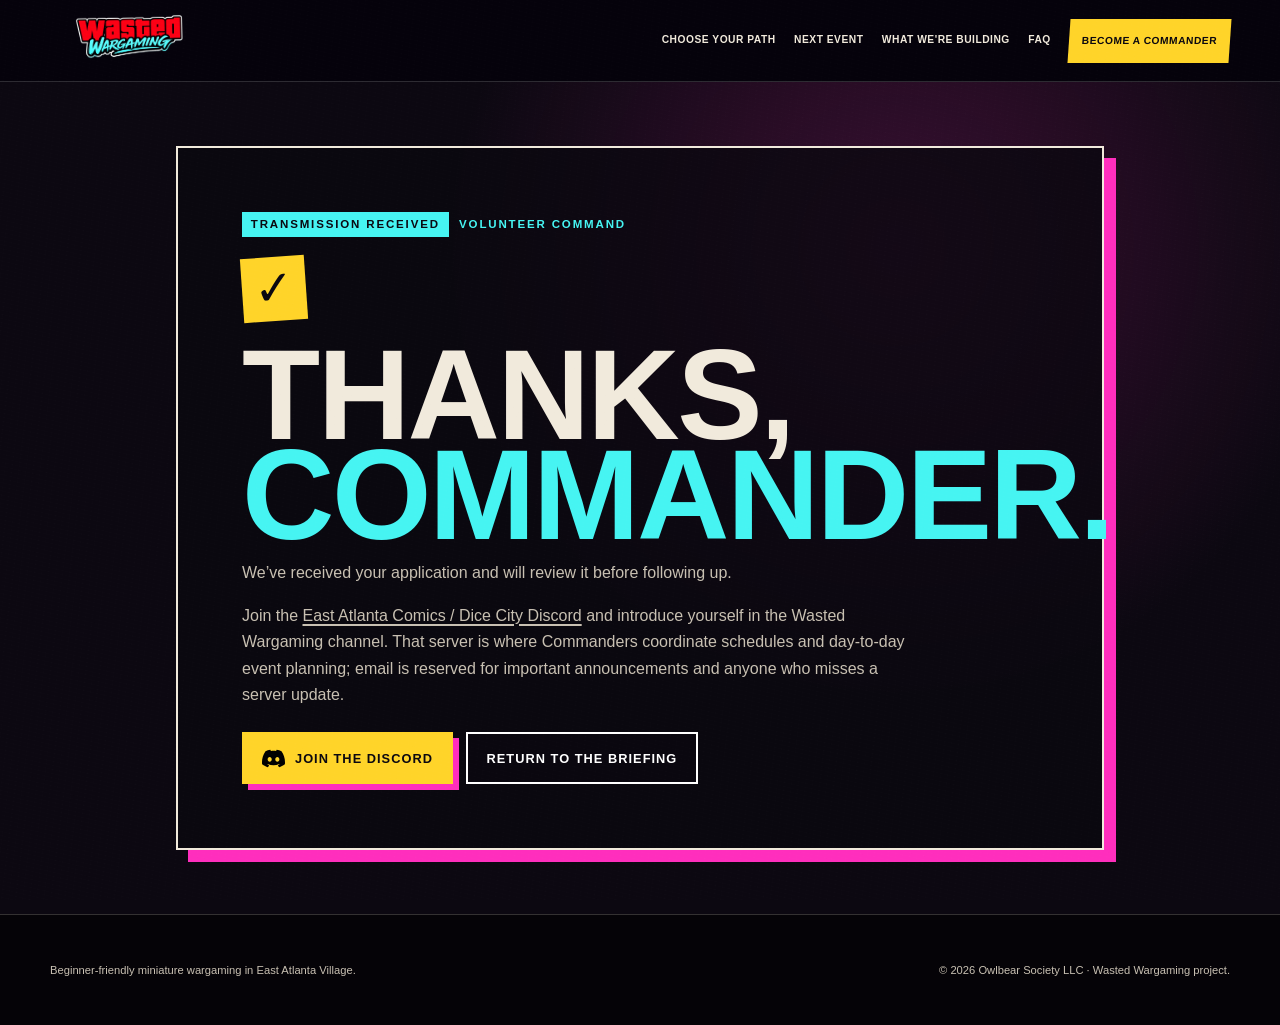
==== commit ff03f542: "Update" ====
--- a/commander-thanks.html
+++ b/commander-thanks.html
@@ -21,8 +21,8 @@
     </button>
     <nav class="site-nav" id="site-nav" aria-label="Primary navigation" data-nav>
       <a href="index.html#roles">Choose your path</a>
-      <a href="joint-ops.html">Next event</a>
-      <a href="index.html#play">What we're building</a>
+      <a href="index.html#events">Next event</a>
+      <a href="index.html#about">What we're building</a>
       <a href="index.html#faq">FAQ</a>
       <a class="nav-recruit" href="commander.html">Become a commander</a>
     </nav>
@@ -33,7 +33,7 @@
       <div class="confirmation-mark" aria-hidden="true">✓</div>
       <h1 id="confirmation-title">Thanks,<br><em>Commander.</em></h1>
       <p>We’ve received your application and will review it before following up.</p>
-      <p>Join the East Atlanta Comics / Dice City Discord and introduce yourself in the Wasted Wargaming channel. Discord is where Commanders coordinate schedules and day-to-day event planning; email is reserved for important announcements and anyone who misses Discord.</p>
+      <p>Join the <a class="inline-link" href="https://discord.gg/Nm3C2hq24Y" rel="noopener noreferrer">East Atlanta Comics / Dice City Discord</a> and introduce yourself in the Wasted Wargaming channel. That server is where Commanders coordinate schedules and day-to-day event planning; email is reserved for important announcements and anyone who misses a server update.</p>
       <div class="confirmation-actions">
         <a class="button button--primary discord-button" href="https://discord.gg/Nm3C2hq24Y" rel="noopener noreferrer"><img src="assets/icons/discord.svg" alt="" width="23" height="23"> Join the Discord</a>
         <a class="button button--ghost" href="index.html">Return to the briefing</a>
--- a/assets/css/styles.css
+++ b/assets/css/styles.css
@@ -45,6 +45,8 @@
 
 img { display: block; max-width: 100%; }
 a { color: inherit; }
+.inline-link { color: inherit; text-decoration-thickness: 0.1em; text-underline-offset: 0.16em; }
+.inline-link:hover { color: var(--cyan); }
 button, a { -webkit-tap-highlight-color: transparent; }
 
 :focus-visible {
@@ -636,6 +638,8 @@
 .event-roadmap h3 { margin: 0.15rem 0 0.4rem; font-family: var(--display); font-size: 1.8rem; line-height: 1; text-transform: uppercase; }
 .event-roadmap p { margin: 0; color: #534d55; font-size: 0.86rem; line-height: 1.55; }
 .event-roadmap__link { display: inline-block; margin-top: 0.75rem; color: #7e075d; border-bottom: 1px solid currentColor; font-size: 0.66rem; font-weight: 900; letter-spacing: 0.07em; text-decoration: none; text-transform: uppercase; }
+.event-roadmap__link--discord { display: inline-flex; align-items: center; gap: 0.35rem; }
+.event-roadmap__link--discord img { flex: 0 0 auto; }
 
 .volunteer { background: var(--red); color: var(--ink); }
 .volunteer__grid { display: grid; gap: 2rem; }
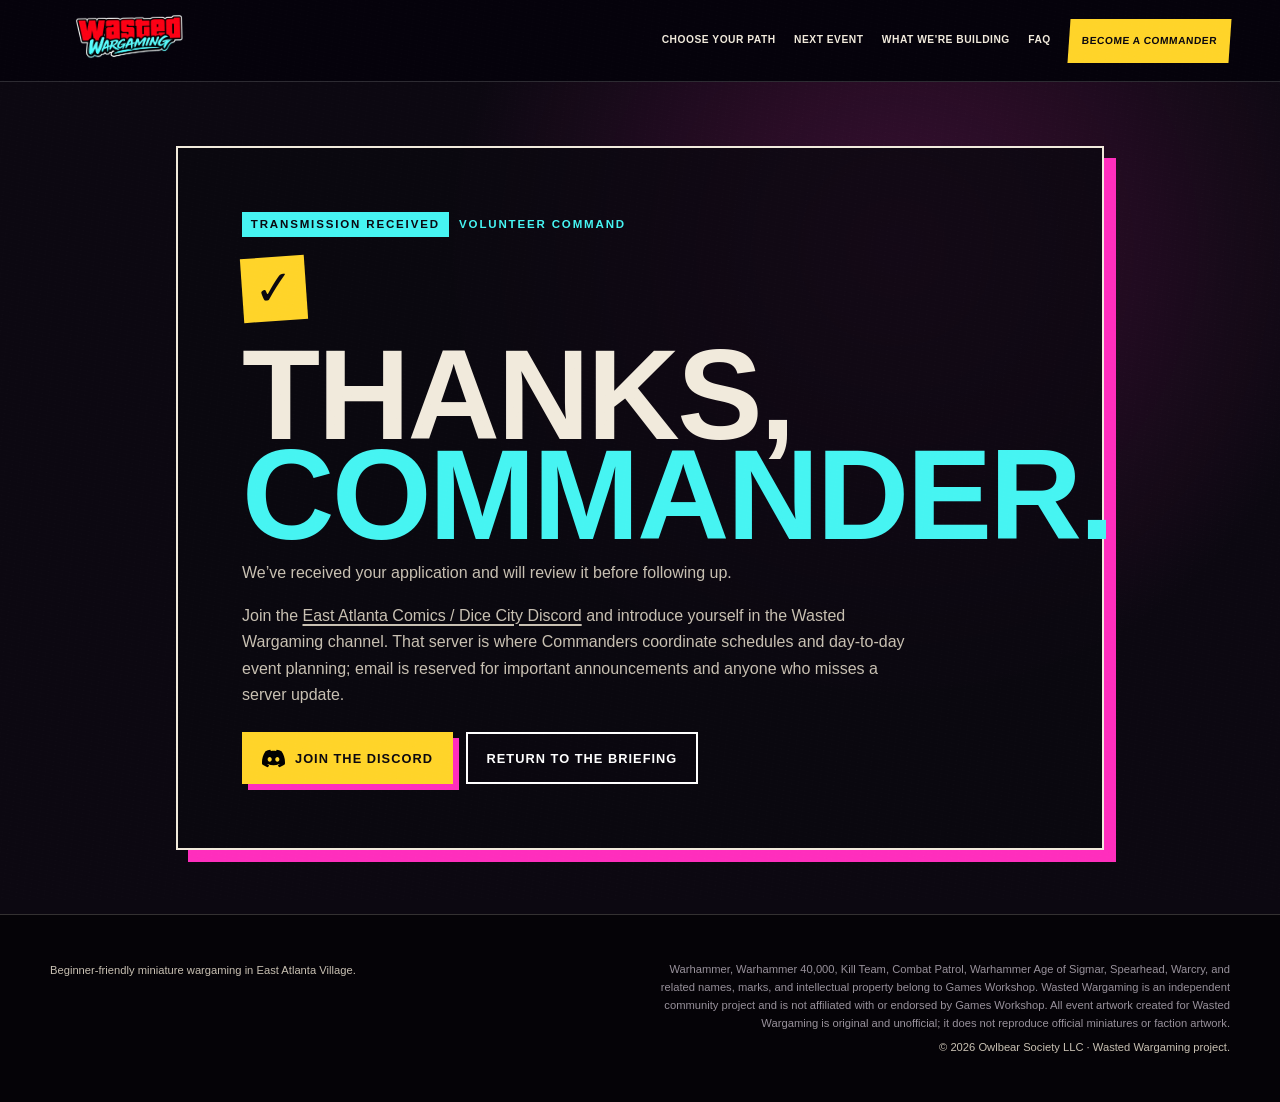
==== commit f4eae7df: "Updates" ====
--- a/commander-thanks.html
+++ b/commander-thanks.html
@@ -5,6 +5,8 @@
   <meta name="viewport" content="width=device-width, initial-scale=1">
   <meta name="description" content="Commander application received by Wasted Wargaming.">
   <meta name="theme-color" content="#0b0810">
+  <link rel="icon" type="image/png" sizes="256x256" href="assets/images/branding/wasted-wargaming-favicon.png">
+  <link rel="apple-touch-icon" href="assets/images/branding/wasted-wargaming-favicon.png">
   <title>Transmission Received | Wasted Wargaming</title>
   <link rel="stylesheet" href="assets/css/styles.css">
   <script src="assets/js/site.js" defer></script>
@@ -43,7 +45,10 @@
   <footer class="site-footer">
     <div class="shell site-footer__inner">
       <p>Beginner-friendly miniature wargaming in East Atlanta Village.</p>
-      <div class="site-footer__meta"><p>&copy; <span data-year></span> Owlbear Society LLC · Wasted Wargaming project.</p></div>
+      <div class="site-footer__meta">
+        <p class="site-footer__legal">Warhammer, Warhammer 40,000, Kill Team, Combat Patrol, Warhammer Age of Sigmar, Spearhead, Warcry, and related names, marks, and intellectual property belong to Games Workshop. Wasted Wargaming is an independent community project and is not affiliated with or endorsed by Games Workshop. All event artwork created for Wasted Wargaming is original and unofficial; it does not reproduce official miniatures or faction artwork.</p>
+        <p>&copy; <span data-year></span> Owlbear Society LLC · Wasted Wargaming project.</p>
+      </div>
     </div>
   </footer>
 </body>
--- a/assets/css/styles.css
+++ b/assets/css/styles.css
@@ -273,6 +273,9 @@
   list-style: none;
 }
 .signal-list li {
+  min-height: 2.75rem;
+  display: flex;
+  align-items: center;
   padding: 0.35rem 0.6rem;
   color: var(--ink);
   background: var(--paper);
@@ -282,6 +285,9 @@
   text-transform: uppercase;
   transform: skew(-4deg);
 }
+.signal-list li.signal-list__link { padding: 0; }
+.signal-list__link a { min-height: 2.75rem; display: flex; align-items: center; padding: 0.35rem 0.6rem; text-decoration: underline; text-decoration-thickness: 0.1em; text-underline-offset: 0.15em; }
+.signal-list__link:hover { background: var(--cyan); }
 .hero__actions { display: flex; flex-wrap: wrap; gap: 0.75rem; margin-top: 1.6rem; }
 .button {
   min-height: 3.25rem;
@@ -450,6 +456,9 @@
 .pathway-card__topline { display: flex; justify-content: space-between; align-items: center; color: var(--cyan); font-size: 0.68rem; font-weight: 900; letter-spacing: 0.13em; text-transform: uppercase; }
 .pathway-card--veteran .pathway-card__topline { color: var(--pink); }
 .pathway-card--commander .pathway-card__topline { color: var(--yellow); }
+.pathway-card__icon { position: absolute; top: 3.1rem; right: 1.35rem; width: 3.2rem; height: 3.2rem; display: grid; place-items: center; color: var(--cyan); background: rgba(51,238,255,0.08); border: 1px solid currentColor; font-family: Georgia, "Times New Roman", serif; font-size: 2rem; line-height: 1; transform: rotate(4deg); }
+.pathway-card--veteran .pathway-card__icon { color: var(--pink); background: rgba(255,46,189,0.08); transform: rotate(-4deg); }
+.pathway-card--commander .pathway-card__icon { color: var(--yellow); background: rgba(255,212,41,0.08); }
 .pathway-card__rank { margin: 3rem 0 0.35rem; color: var(--paper-dim); font-size: 0.7rem; font-weight: 900; letter-spacing: 0.18em; text-transform: uppercase; }
 .pathway-card h3 { max-width: 8ch; margin: 0 0 1rem; font-family: var(--display); font-size: clamp(2.8rem, 10vw, 4.5rem); letter-spacing: 0.02em; line-height: 0.9; text-transform: uppercase; }
 .pathway-card > p:not(.pathway-card__rank) { color: var(--paper-dim); }
@@ -620,11 +629,10 @@
 .game-feature__kicker { margin: 0 0 0.5rem; color: var(--cyan); font-size: 0.7rem; font-weight: 900; letter-spacing: 0.14em; text-transform: uppercase; }
 .game-feature h2 { font-size: clamp(4rem, 16vw, 8rem); text-shadow: 5px 5px 0 rgba(0,0,0,0.4); }
 .game-feature h2 span { color: var(--cyan); }
-.game-feature__copy > p:not(.game-feature__kicker, .legal-note) { max-width: 36rem; font-size: 1.05rem; }
+.game-feature__copy > p:not(.game-feature__kicker) { max-width: 36rem; font-size: 1.05rem; }
 .check-list { margin: 1.5rem 0; padding: 0; list-style: none; }
 .check-list li { position: relative; margin: 0.5rem 0; padding-left: 1.6rem; font-weight: 800; }
 .check-list li::before { position: absolute; left: 0; color: var(--yellow); content: "//"; font-weight: 900; }
-.legal-note { max-width: 38rem; color: rgba(255,255,255,0.55); font-size: 0.67rem; line-height: 1.5; }
 .game-feature__aside { max-width: 25rem; padding: 1.4rem; color: var(--ink); background: rgba(241,234,220,0.92); border-left: 6px solid var(--pink); }
 .aside-label { margin: 0 0 0.5rem; color: #9c0870; font-size: 0.65rem; font-weight: 900; letter-spacing: 0.1em; text-transform: uppercase; }
 .game-feature__aside h3 { margin: 0; font-family: var(--display); font-size: 2rem; line-height: 1; text-transform: uppercase; }
@@ -758,7 +766,6 @@
 .rules-grid h3 { max-width: 11ch; margin: auto 0 0.7rem; font-family: var(--display); font-size: 2rem; line-height: 0.92; text-transform: uppercase; }
 .rules-grid p { color: #bec7aa; font-size: 0.8rem; }
 .rules-grid a { width: fit-content; color: var(--tomb-green); border-bottom: 1px solid currentColor; font-size: 0.66rem; font-weight: 900; letter-spacing: 0.06em; text-decoration: none; text-transform: uppercase; }
-.joint-ops-disclaimer { margin-top: 2rem; color: #626a59; font-size: 0.67rem; line-height: 1.5; }
 
 .after-action { background: #0b0f08; }
 .after-action__grid { display: grid; gap: 3rem; }
@@ -935,6 +942,7 @@
 .footer-logo { width: min(15rem, 70vw); aspect-ratio: 2.35 / 1; display: block; overflow: hidden; }
 .footer-logo img { width: 100%; height: 100%; object-fit: cover; object-position: center; mix-blend-mode: screen; }
 .site-footer p { margin: 0.35rem 0; font-size: 0.7rem; }
+.site-footer .site-footer__legal { color: #98919b; font-size: 0.7rem; line-height: 1.6; }
 
 @media (min-width: 520px) {
   .manifesto { grid-template-columns: repeat(3, 1fr); }
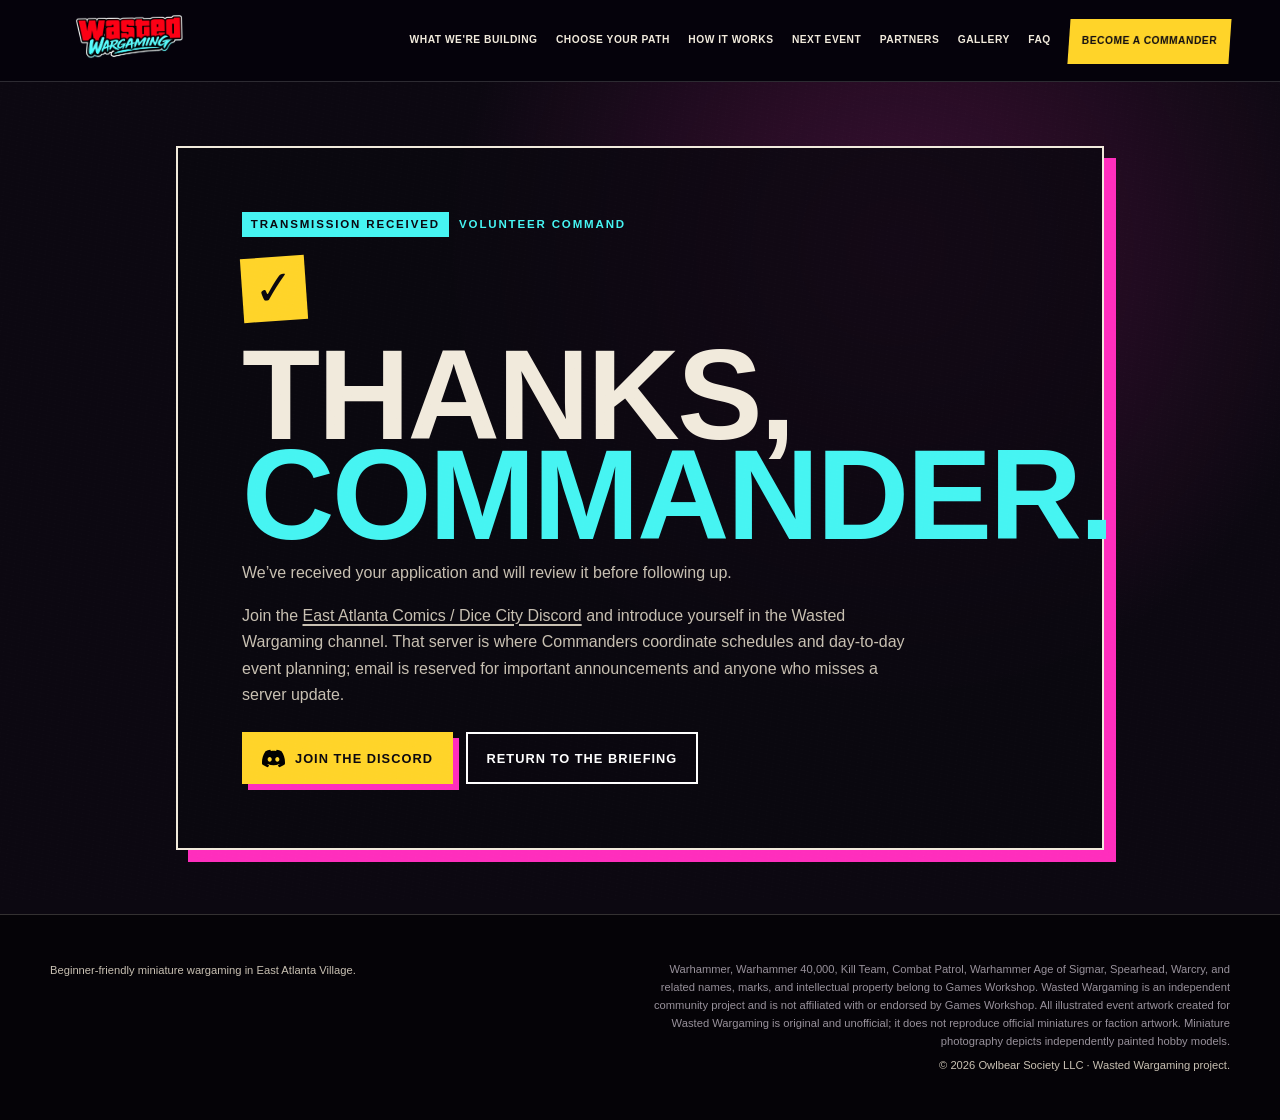
==== commit 251eb1d7: "Gallery update" ====
--- a/commander-thanks.html
+++ b/commander-thanks.html
@@ -8,8 +8,8 @@
   <link rel="icon" type="image/png" sizes="256x256" href="assets/images/branding/wasted-wargaming-favicon.png">
   <link rel="apple-touch-icon" href="assets/images/branding/wasted-wargaming-favicon.png">
   <title>Transmission Received | Wasted Wargaming</title>
-  <link rel="stylesheet" href="assets/css/styles.css">
-  <script src="assets/js/site.js" defer></script>
+  <link rel="stylesheet" href="assets/css/styles.css?v=20260731-event-gallery-polish">
+  <script src="assets/js/site.js?v=20260731-event-card-art" defer></script>
 </head>
 <body class="commander-page confirmation-page">
   <a class="skip-link" href="#main">Skip to confirmation</a>
@@ -22,9 +22,12 @@
       <span class="nav-toggle__mark" aria-hidden="true"></span>
     </button>
     <nav class="site-nav" id="site-nav" aria-label="Primary navigation" data-nav>
+      <a href="index.html#about">What we're building</a>
       <a href="index.html#roles">Choose your path</a>
+      <a href="index.html#how-it-works">How it works</a>
       <a href="index.html#events">Next event</a>
-      <a href="index.html#about">What we're building</a>
+      <a href="index.html#partners">Partners</a>
+      <a href="gallery.html">Gallery</a>
       <a href="index.html#faq">FAQ</a>
       <a class="nav-recruit" href="commander.html">Become a commander</a>
     </nav>
@@ -46,7 +49,7 @@
     <div class="shell site-footer__inner">
       <p>Beginner-friendly miniature wargaming in East Atlanta Village.</p>
       <div class="site-footer__meta">
-        <p class="site-footer__legal">Warhammer, Warhammer 40,000, Kill Team, Combat Patrol, Warhammer Age of Sigmar, Spearhead, Warcry, and related names, marks, and intellectual property belong to Games Workshop. Wasted Wargaming is an independent community project and is not affiliated with or endorsed by Games Workshop. All event artwork created for Wasted Wargaming is original and unofficial; it does not reproduce official miniatures or faction artwork.</p>
+        <p class="site-footer__legal">Warhammer, Warhammer 40,000, Kill Team, Combat Patrol, Warhammer Age of Sigmar, Spearhead, Warcry, and related names, marks, and intellectual property belong to Games Workshop. Wasted Wargaming is an independent community project and is not affiliated with or endorsed by Games Workshop. All illustrated event artwork created for Wasted Wargaming is original and unofficial; it does not reproduce official miniatures or faction artwork. Miniature photography depicts independently painted hobby models.</p>
         <p>&copy; <span data-year></span> Owlbear Society LLC · Wasted Wargaming project.</p>
       </div>
     </div>
--- a/assets/css/styles.css
+++ b/assets/css/styles.css
@@ -69,6 +69,39 @@
   transform: translateY(-150%);
 }
 .skip-link:focus { transform: translateY(0); }
+
+.back-to-top {
+  position: fixed;
+  z-index: 40;
+  right: max(1rem, env(safe-area-inset-right));
+  bottom: max(1rem, env(safe-area-inset-bottom));
+  width: 3rem;
+  height: 3rem;
+  display: grid;
+  place-items: center;
+  padding: 0;
+  color: var(--cyan);
+  border: 1px solid currentColor;
+  background: rgba(11, 8, 16, 0.84);
+  box-shadow: 0 0 1.2rem rgba(70, 244, 242, 0.24);
+  font: 900 1.45rem/1 var(--body);
+  opacity: 0;
+  pointer-events: none;
+  transform: translateY(0.75rem);
+  transition: opacity 220ms ease, transform 220ms ease, background-color 220ms ease, box-shadow 220ms ease;
+}
+.back-to-top.is-visible {
+  opacity: 0.24;
+  pointer-events: auto;
+  transform: translateY(0);
+}
+.back-to-top.is-active,
+.back-to-top:hover,
+.back-to-top:focus-visible {
+  opacity: 1;
+  background: rgba(11, 8, 16, 0.96);
+  box-shadow: 0 0 1.35rem rgba(70, 244, 242, 0.48);
+}
 
 .site-header {
   position: absolute;
@@ -310,11 +343,16 @@
 .button--ghost { color: white; background: rgba(11,8,16,0.45); }
 .button[disabled] { opacity: 0.62; cursor: not-allowed; box-shadow: 4px 4px 0 rgba(255,46,189,0.55); transform: none; }
 
+.hero__signal-stack {
+  width: 100%;
+  max-width: 34rem;
+  display: grid;
+  gap: 1.4rem;
+  justify-self: center;
+}
 .hero__identity {
   position: relative;
   width: 100%;
-  max-width: 34rem;
-  justify-self: center;
   border: 1px solid rgba(255,255,255,0.38);
   background: rgba(8,5,12,0.72);
   box-shadow: 12px 12px 0 rgba(70,244,242,0.22), -8px -8px 0 rgba(255,46,189,0.18);
@@ -566,44 +604,45 @@
 .event-zone {
   overflow: hidden;
   background:
-    linear-gradient(120deg, rgba(255,46,189,0.1), transparent 55%),
+    radial-gradient(circle at 84% 30%, rgba(187,245,27,0.12), transparent 28rem),
+    linear-gradient(120deg, rgba(255,46,189,0.08), transparent 55%),
     var(--ink-soft);
-  border-block: 1px solid rgba(255,46,189,0.28);
+  border-block: 1px solid rgba(187,245,27,0.35);
 }
 .event-zone::before {
-  position: absolute;
-  right: -4rem;
-  top: -2rem;
-  color: rgba(255,255,255,0.025);
-  content: "NEXT";
-  font-family: var(--display);
-  font-size: 20rem;
-  line-height: 1;
-}
-.event-zone__grid { position: relative; display: grid; gap: 2rem; }
+  position: absolute; inset: 0; content: "";
+  background: repeating-linear-gradient(0deg, transparent 0 5px, rgba(187,245,27,0.025) 6px);
+  pointer-events: none;
+}
+.event-zone__grid { position: relative; display: grid; gap: 2rem; align-items: end; }
+.event-zone__intro h2 { margin-bottom: 1rem; color: var(--paper); }
 .event-zone__intro p { max-width: 32rem; color: var(--paper-dim); }
 .data-note { display: flex; align-items: center; gap: 0.5rem; font-size: 0.72rem; letter-spacing: 0.07em; text-transform: uppercase; }
 .data-note span { width: 0.65rem; height: 0.65rem; display: inline-block; border-radius: 50%; background: var(--cyan); box-shadow: 0 0 12px var(--cyan); }
 .event-card {
   position: relative;
   padding: 1.5rem;
-  color: var(--ink);
-  background: var(--yellow);
-  box-shadow: 12px 12px 0 var(--pink);
+  color: var(--paper);
+  background: rgba(8,11,6,0.9);
+  border: 1px solid rgba(187,245,27,0.55);
+  box-shadow: 12px 12px 0 rgba(187,245,27,0.72);
   transform: rotate(-1deg);
-}
-.event-card::before { position: absolute; inset: 8px; border: 1px dashed rgba(11,8,16,0.35); content: ""; pointer-events: none; }
+  backdrop-filter: blur(0.35rem);
+}
+.event-card::before { position: absolute; inset: 8px; border: 1px dashed rgba(187,245,27,0.35); content: ""; pointer-events: none; }
 .event-card > * { position: relative; }
-.event-card__status { width: fit-content; margin: 0 0 0.8rem; padding: 0.25rem 0.45rem; color: white; background: var(--ink); font-size: 0.65rem; font-weight: 900; letter-spacing: 0.1em; text-transform: uppercase; }
-.event-card h3 { max-width: 12ch; margin: 0 0 1rem; font-family: var(--display); font-size: clamp(2.6rem, 10vw, 4.6rem); letter-spacing: 0.02em; line-height: 0.9; text-transform: uppercase; }
+.event-card__status { width: fit-content; margin: 0 0 0.8rem; padding: 0.25rem 0.45rem; color: var(--ink); background: var(--tomb-green, #bbf51b); font-size: 0.65rem; font-weight: 900; letter-spacing: 0.1em; text-transform: uppercase; }
+.event-card__art { position: relative; aspect-ratio: 16 / 9; display: flex; align-items: flex-end; overflow: hidden; margin: 0 -0.25rem; padding: 1rem; background: #080b06 url("../images/events/tomb-world-joint-ops-v2.jpg") center / contain no-repeat; border: 1px solid rgba(187,245,27,0.35); isolation: isolate; }
+.event-card__art::before { position: absolute; z-index: -1; inset: 0; content: ""; background: linear-gradient(90deg, rgba(8,11,6,0.84), rgba(8,11,6,0.08) 72%), linear-gradient(0deg, rgba(8,11,6,0.78), transparent 65%); }
+.event-card h3 { max-width: 8ch; margin: 0; color: var(--paper); font-family: var(--display); font-size: clamp(2.4rem, 9vw, 4.4rem); letter-spacing: 0.02em; line-height: 0.86; text-shadow: 3px 3px 0 rgba(0,0,0,0.75); text-transform: uppercase; }
 .event-card__message { max-width: 36rem; font-weight: 700; }
-.event-card__details { display: grid; gap: 0.5rem; margin: 1.5rem 0; padding: 1rem 0; border-block: 2px solid var(--ink); }
+.event-card__details { display: grid; gap: 0.7rem; margin: 1.15rem 0; padding: 1rem 0; border-block: 1px solid rgba(187,245,27,0.4); }
 .event-card__details div { display: grid; grid-template-columns: 6rem 1fr; gap: 0.75rem; }
-.event-card__details dt { font-size: 0.65rem; font-weight: 900; letter-spacing: 0.08em; text-transform: uppercase; }
-.event-card__details dd { margin: 0; font-weight: 900; }
-.event-card .button { color: var(--paper); border-color: var(--ink); background: var(--ink); box-shadow: 5px 5px 0 rgba(255,255,255,0.75); }
+.event-card__details dt { color: #bbf51b; font-size: 0.65rem; font-weight: 900; letter-spacing: 0.08em; text-transform: uppercase; }
+.event-card__details dd { margin: 0; color: var(--paper); font-weight: 900; }
+.event-card .button { color: var(--ink); border-color: #bbf51b; background: #bbf51b; box-shadow: 5px 5px 0 var(--pink); }
 .event-card__actions { display: flex; flex-wrap: wrap; gap: 0.75rem; }
-.event-card .event-card__details-link { color: var(--ink); background: var(--paper); box-shadow: none; }
+.event-card .event-card__details-link { color: var(--paper); background: transparent; box-shadow: none; }
 
 .kit { background: #0e0a13; }
 .section-heading--tight { margin-bottom: 2.2rem; }
@@ -736,6 +775,44 @@
 .joint-ops-table__side strong { max-width: 13ch; margin: 0.35rem 0; font-family: var(--display); font-size: 2rem; line-height: 0.92; text-transform: uppercase; }
 .joint-ops-table__side p { margin: 0; color: #b8c0a9; font-size: 0.78rem; }
 .joint-ops-table__versus { width: 4.5rem; height: 4.5rem; display: grid; place-items: center; margin: -0.6rem auto; position: relative; z-index: 1; color: var(--ink); background: var(--tomb-green); border-radius: 50%; font-family: var(--display); font-size: 1.1rem; text-transform: uppercase; transform: rotate(-7deg); }
+.faction-gallery { position: relative; width: 100%; margin: 0 0 1.4rem; }
+.faction-gallery__image { position: relative; aspect-ratio: 4 / 3; display: block; overflow: hidden; border: 1px solid rgba(255,255,255,0.2); background: #050704; box-shadow: 0 0 1.5rem rgba(0,0,0,0.45); }
+.faction-gallery__image::after { position: absolute; inset: 0; content: ""; box-shadow: inset 0 0 2rem rgba(0,0,0,0.7); pointer-events: none; }
+.faction-gallery__image img { width: 100%; height: 100%; object-fit: cover; transition: opacity 220ms ease, transform 300ms ease; }
+.faction-gallery__image:hover img { transform: scale(1.035); }
+.faction-gallery figcaption { padding-top: 0.55rem; }
+.faction-gallery figcaption > span { color: var(--tomb-green); font: 900 0.62rem var(--body); letter-spacing: 0.11em; text-transform: uppercase; }
+.faction-gallery__next {
+  position: absolute;
+  z-index: 3;
+  right: 0.65rem;
+  top: calc(50% - 1.6rem);
+  width: 3.2rem;
+  height: 3.2rem;
+  display: grid;
+  place-items: center;
+  padding: 0;
+  color: var(--ink);
+  background: rgba(187,245,27,0.94);
+  border: 2px solid var(--ink);
+  box-shadow: 4px 4px 0 var(--pink);
+  font: 900 1.35rem/1 var(--body);
+  cursor: pointer;
+  opacity: 0;
+  pointer-events: none;
+  transform: translateX(0.4rem);
+  transition: opacity 180ms ease, transform 180ms ease;
+}
+.faction-gallery:hover .faction-gallery__next,
+.faction-gallery:focus-within .faction-gallery__next,
+.faction-gallery.is-active .faction-gallery__next { opacity: 1; pointer-events: auto; transform: translateX(0); }
+.faction-gallery__next:focus-visible { outline: 3px solid var(--cyan); outline-offset: 3px; }
+.faction-gallery__next[hidden] { display: none; }
+.faction-gallery--death-guard { transform: rotate(-1.5deg); }
+.faction-gallery--death-guard .faction-gallery__image { clip-path: polygon(0 0, 96% 0, 100% 100%, 0 100%); border-bottom-color: var(--pink); }
+.faction-gallery--necrons { transform: rotate(1.5deg); }
+.faction-gallery--necrons .faction-gallery__image { clip-path: polygon(4% 0, 100% 0, 100% 100%, 0 100%); border-bottom-color: var(--cyan); }
+.faction-gallery--necrons figcaption > span { color: var(--cyan); }
 .joint-ops-why { position: relative; display: grid; gap: 1.5rem; margin-top: 3rem; padding-top: 2rem; border-top: 1px solid rgba(187,245,27,0.3); }
 .joint-ops-why span { color: var(--tomb-green); font-size: 0.65rem; font-weight: 900; letter-spacing: 0.12em; text-transform: uppercase; }
 .joint-ops-why h3 { max-width: 13ch; margin: 0.35rem 0 0; font-family: var(--display); font-size: 2.5rem; line-height: 0.9; text-transform: uppercase; }
@@ -944,6 +1021,504 @@
 .site-footer p { margin: 0.35rem 0; font-size: 0.7rem; }
 .site-footer .site-footer__legal { color: #98919b; font-size: 0.7rem; line-height: 1.6; }
 
+/* Landing page // community photo story */
+.story-gallery {
+  overflow: hidden;
+  color: var(--ink);
+  background:
+    radial-gradient(circle at 5% 20%, rgba(255,46,189,0.1), transparent 22rem),
+    var(--paper);
+  border-block: 1px solid rgba(11,8,16,0.15);
+}
+.story-gallery::after {
+  position: absolute;
+  right: -1rem;
+  top: 1rem;
+  content: "///";
+  color: rgba(255,46,189,0.08);
+  font: 16rem/1 var(--display);
+  transform: rotate(-8deg);
+}
+.story-gallery__grid { position: relative; z-index: 1; display: grid; gap: 3rem; align-items: center; }
+.story-gallery__copy { max-width: 35rem; }
+.story-gallery .section-tag { color: #98076e; }
+.story-gallery h2 { margin-bottom: 1.25rem; }
+.story-gallery h2 span { color: #a10876; }
+.story-gallery__copy > p { color: #58515a; }
+.story-gallery__credit-note {
+  margin-top: 1.5rem;
+  padding-left: 1rem;
+  border-left: 3px solid var(--cyan);
+  font-size: 0.78rem;
+}
+.story-gallery__archive-link {
+  width: fit-content;
+  display: inline-block;
+  margin-top: 0.75rem;
+  color: #92066a;
+  border-bottom: 2px solid currentColor;
+  font-size: 0.7rem;
+  font-weight: 900;
+  letter-spacing: 0.08em;
+  text-decoration: none;
+  text-transform: uppercase;
+}
+.story-gallery__archive-link:hover { color: var(--ink); }
+
+.story-carousel { position: relative; width: min(100%, 34rem); margin: 0 auto; padding: 0 0.6rem 0.6rem 0; }
+.story-carousel__stack,
+.story-carousel__stack::after {
+  position: absolute;
+  inset: 1.2rem -0.4rem 5.9rem 1rem;
+  content: "";
+  background: var(--cyan);
+  border: 3px solid var(--ink);
+  transform: rotate(3deg);
+}
+.story-carousel__stack::after {
+  inset: 0.65rem 0.7rem -0.8rem -0.9rem;
+  background: var(--pink);
+  transform: rotate(-5deg);
+}
+.story-carousel__photo {
+  position: relative;
+  z-index: 2;
+  aspect-ratio: 1;
+  display: block;
+  overflow: hidden;
+  color: white;
+  background: var(--ink);
+  border: 3px solid var(--ink);
+  box-shadow: 0 12px 28px rgba(11,8,16,0.24);
+  text-decoration: none;
+  transform: rotate(-0.75deg);
+  touch-action: pan-y;
+}
+.story-carousel__photo::before {
+  position: absolute;
+  z-index: 2;
+  top: -0.2rem;
+  left: 50%;
+  width: 5.5rem;
+  height: 1.2rem;
+  content: "";
+  background: rgba(255,212,41,0.84);
+  box-shadow: 0 1px 2px rgba(11,8,16,0.25);
+  transform: translateX(-50%) rotate(1deg);
+}
+.story-carousel__photo img { width: 100%; height: 100%; object-fit: cover; transition: filter 180ms ease, transform 240ms ease; }
+.story-carousel__photo > span {
+  position: absolute;
+  z-index: 2;
+  right: 0.75rem;
+  bottom: 0.75rem;
+  padding: 0.45rem 0.65rem;
+  color: var(--ink);
+  background: var(--yellow);
+  font-size: 0.62rem;
+  font-weight: 900;
+  letter-spacing: 0.08em;
+  text-transform: uppercase;
+  transform: rotate(-1deg);
+}
+.story-carousel__photo:hover img,
+.story-carousel__photo:focus-visible img { filter: saturate(1.12) contrast(1.04); transform: scale(1.025); }
+.story-carousel__caption {
+  position: relative;
+  z-index: 3;
+  min-height: 6.4rem;
+  display: flex;
+  align-items: flex-start;
+  justify-content: space-between;
+  gap: 1rem;
+  margin: -0.1rem 0.7rem 0;
+  padding: 1rem 1.1rem;
+  color: var(--ink);
+  background: #fffaf0;
+  border: 3px solid var(--ink);
+  box-shadow: 5px 5px 0 var(--cyan);
+  transform: rotate(0.6deg);
+}
+.story-carousel__caption p { margin: 0; }
+.story-carousel__caption [data-home-gallery-tags] { color: #97076d; font-size: 0.58rem; font-weight: 900; letter-spacing: 0.12em; text-transform: uppercase; }
+.story-carousel__caption h3 { margin: 0.25rem 0 0; font: clamp(2rem, 8vw, 3.2rem)/0.88 var(--display); text-transform: uppercase; }
+.story-carousel__caption > strong { flex: 0 0 auto; color: #676068; font-size: 0.62rem; letter-spacing: 0.08em; }
+.story-carousel__credit { margin-top: 0.55rem; color: #676068; font-size: 0.68rem; }
+.story-carousel__credit .contributor-credit { align-items: center; flex-wrap: wrap; }
+.story-carousel__credit .contributor-credit__name { color: #92066a; }
+.story-carousel__controls { position: relative; z-index: 4; display: grid; grid-template-columns: 1fr 1fr; gap: 0.65rem; margin: 1rem 0.7rem 0; }
+.story-carousel__controls button {
+  min-height: 3.2rem;
+  padding: 0.65rem;
+  color: var(--paper);
+  background: var(--ink);
+  border: 2px solid var(--ink);
+  font: 900 0.65rem var(--body);
+  letter-spacing: 0.08em;
+  text-transform: uppercase;
+  cursor: pointer;
+}
+.story-carousel__controls button:hover { color: var(--ink); background: var(--cyan); }
+
+/* Compact carousel nested beneath the landing-page community signal */
+.hero__signal-stack .story-carousel {
+  width: min(calc(100% - 1.5rem), 22rem);
+  margin: 1rem auto 1.35rem;
+  padding: 0;
+  transform: rotate(-2deg);
+}
+.hero__signal-stack .story-carousel__stack,
+.hero__signal-stack .story-carousel__stack::after {
+  inset: 0.8rem -0.35rem 4.1rem 0.45rem;
+  border-width: 2px;
+}
+.hero__signal-stack .story-carousel__photo { border-width: 2px; }
+.hero__signal-stack .story-carousel__photo::before { display: none; }
+.hero__signal-stack .story-carousel__caption {
+  min-height: 4.15rem;
+  margin: -0.1rem 0.4rem 0;
+  padding: 0.65rem 0.75rem;
+  border-width: 2px;
+  box-shadow: 3px 3px 0 var(--cyan);
+}
+.hero__signal-stack .story-carousel__credit { margin-top: 0.35rem; }
+.hero__signal-stack .story-carousel__controls {
+  position: absolute;
+  z-index: 5;
+  inset: 0;
+  display: block;
+  margin: 0;
+  opacity: 0.22;
+  pointer-events: none;
+  transition: opacity 220ms ease;
+}
+.hero__signal-stack .story-carousel__controls.is-active,
+.hero__signal-stack .story-carousel__controls:focus-within { opacity: 1; }
+.hero__signal-stack .story-carousel__controls button {
+  position: absolute;
+  top: calc(50% - 2.2rem);
+  width: 2.8rem;
+  min-height: 2.8rem;
+  display: grid;
+  place-items: center;
+  padding: 0;
+  border-color: var(--cyan);
+  border-radius: 50%;
+  box-shadow: 0 0 1rem rgba(70,244,242,0.35);
+  font-size: 1.1rem;
+  pointer-events: auto;
+}
+.hero__signal-stack .story-carousel__controls button:first-child { left: -0.55rem; }
+.hero__signal-stack .story-carousel__controls button:last-child { right: -0.55rem; }
+.hero__signal-stack .story-carousel__controls button[hidden] { display: none; }
+
+/* Shared contributor credits and social links */
+.contributor-credit { display: flex; gap: 0.35rem; align-items: baseline; }
+.contributor-credit__role { color: inherit; font-size: 0.58rem; font-weight: 900; letter-spacing: 0.08em; text-transform: uppercase; }
+.contributor-credit__name { color: inherit; font-size: 0.7rem; font-weight: 900; text-underline-offset: 0.16em; }
+.contributor-socials { display: inline-flex; flex-wrap: wrap; gap: 0.3rem; align-items: center; }
+.contributor-social {
+  width: 1.65rem;
+  height: 1.65rem;
+  display: inline-flex;
+  align-items: center;
+  justify-content: center;
+  color: white;
+  background: var(--ink);
+  border: 1px solid currentColor;
+  font: 900 0.72rem/1 var(--body);
+  text-decoration: none;
+  text-transform: none;
+}
+.contributor-social--linkedin { background: #0a66c2; }
+.contributor-social--facebook { background: #1877f2; }
+.contributor-social--website { color: var(--ink); background: var(--cyan); }
+.contributor-social:hover { color: var(--ink); background: var(--yellow); }
+.contributor-social__label { font-size: 0.7rem; font-weight: 900; }
+
+/* Gallery // field archive */
+.gallery-page { background: #08060b; }
+.gallery-page [hidden] { display: none !important; }
+.gallery-hero {
+  position: relative;
+  min-height: min(52rem, 82svh);
+  display: grid;
+  align-items: end;
+  overflow: hidden;
+  isolation: isolate;
+  background: #09070d;
+}
+.gallery-hero__image,
+.gallery-hero__wash { position: absolute; z-index: -2; inset: 0; }
+.gallery-hero__image {
+  left: 20%;
+  background: url("../images/gallery/death-guard-03.jpg") center 38% / cover no-repeat;
+  filter: saturate(1.08) contrast(1.06);
+}
+.gallery-hero__wash {
+  z-index: -1;
+  background:
+    linear-gradient(90deg, #09070d 0 30%, rgba(9,7,13,0.9) 48%, rgba(9,7,13,0.15) 82%),
+    linear-gradient(0deg, #09070d 0, transparent 35%),
+    linear-gradient(135deg, rgba(255,36,56,0.38), transparent 42%);
+}
+.gallery-hero__content { padding-top: 7rem; padding-bottom: 4rem; }
+.gallery-hero h1 {
+  max-width: 10ch;
+  margin: 1rem 0;
+  font-family: var(--display);
+  font-size: clamp(5rem, 18vw, 11rem);
+  letter-spacing: -0.04em;
+  line-height: 0.72;
+  text-transform: uppercase;
+}
+.gallery-hero h1 em { color: var(--cyan); font-style: normal; text-shadow: 4px 4px 0 rgba(255,46,189,0.6); }
+.gallery-hero__content > p:not(.eyebrow) { max-width: 37rem; color: var(--paper-dim); font-size: clamp(1rem, 2vw, 1.2rem); }
+.gallery-hero__stamp {
+  position: absolute;
+  right: 1rem;
+  bottom: 2rem;
+  width: 10rem;
+  display: none;
+  padding: 0.75rem;
+  color: var(--ink);
+  background: var(--yellow);
+  border: 3px solid var(--ink);
+  box-shadow: 0 0 0 2px var(--yellow);
+  line-height: 1;
+  text-transform: uppercase;
+  transform: rotate(3deg);
+}
+.gallery-hero__stamp span,
+.gallery-hero__stamp small { display: block; font-size: 0.55rem; font-weight: 900; letter-spacing: 0.12em; }
+.gallery-hero__stamp strong { display: block; margin: 0.25rem 0; font: 1.55rem/0.85 var(--display); }
+
+.gallery-archive { color: var(--ink); background: var(--paper); }
+.gallery-archive__heading { display: grid; gap: 1.5rem; }
+.gallery-archive__heading h2 { margin-bottom: 0; }
+.gallery-archive__heading > div:last-child { max-width: 34rem; align-self: end; color: #5e5760; }
+.gallery-count { color: #92056a; font-size: 0.72rem; font-weight: 900; letter-spacing: 0.08em; text-transform: uppercase; }
+.gallery-filters {
+  display: flex;
+  gap: 0.55rem;
+  margin: 0;
+  padding-bottom: 0.4rem;
+  overflow-x: auto;
+  scrollbar-color: var(--pink) rgba(11,8,16,0.12);
+}
+.gallery-filter-panel { margin: 2rem 0; }
+.gallery-subfilter-slot { min-height: 4rem; padding-top: 0.65rem; }
+.gallery-filters--secondary { align-items: center; }
+.gallery-filters--secondary > span {
+  flex: 0 0 auto;
+  color: #7b727c;
+  font-size: 0.58rem;
+  font-weight: 900;
+  letter-spacing: 0.1em;
+  text-transform: uppercase;
+}
+.gallery-filters--secondary button { min-height: 2.6rem; padding-block: 0.45rem; }
+.gallery-filters button,
+.gallery-stage__controls button,
+.gallery-lightbox button {
+  min-height: 3rem;
+  padding: 0.65rem 0.9rem;
+  color: inherit;
+  border: 2px solid currentColor;
+  background: transparent;
+  font: 900 0.68rem var(--body);
+  letter-spacing: 0.08em;
+  text-transform: uppercase;
+  cursor: pointer;
+}
+.gallery-filters button { flex: 0 0 auto; }
+.gallery-filters button[aria-pressed="true"] { color: var(--paper); background: var(--ink); box-shadow: 4px 4px 0 var(--pink); }
+.gallery-filter-clear { margin-left: auto; }
+.gallery-filter-clear > span { margin-left: 0.25rem; font-size: 1rem; line-height: 0; }
+
+.gallery-stage {
+  position: relative;
+  width: min(100%, 50rem);
+  aspect-ratio: 1;
+  display: block;
+  margin: 2.5rem auto 4rem;
+  overflow: hidden;
+  color: var(--paper);
+  background: #0a080d;
+  border: 2px solid var(--ink);
+  box-shadow: 8px 8px 0 var(--pink);
+}
+.gallery-stage__frame { position: absolute; inset: 0; min-height: 0; overflow: hidden; background: #050407; }
+.gallery-stage__image { position: absolute; inset: 0; width: 100%; height: 100%; display: grid; place-items: center; padding: 0; border: 0; background: transparent; cursor: zoom-in; }
+.gallery-stage__image img { position: absolute; inset: 0; width: 100%; height: 100%; max-height: none; object-fit: cover; opacity: 0; transition: opacity 900ms ease; }
+.gallery-stage__image img.is-active { opacity: 1; }
+.gallery-stage__number { position: absolute; z-index: 3; left: 0.75rem; top: 0.75rem; bottom: auto; padding: 0.4rem 0.6rem; color: var(--ink); background: var(--cyan); font: 900 0.66rem var(--body); letter-spacing: 0.08em; text-transform: uppercase; }
+.gallery-stage__copy {
+  position: absolute;
+  z-index: 3;
+  inset: auto 0 0;
+  display: flex;
+  flex-direction: column;
+  justify-content: flex-end;
+  padding: 6rem 1.25rem 1.25rem;
+  background: linear-gradient(transparent, rgba(5,3,7,0.94) 52%, rgba(5,3,7,0.99));
+  border: 0;
+}
+.gallery-image-tags { display: flex; flex-wrap: wrap; gap: 0.4rem; margin-bottom: 1rem; }
+.gallery-image-tags > button {
+  display: inline-flex;
+  align-items: center;
+  min-height: 1.8rem;
+  padding: 0.3rem 0.8rem 0.3rem 0.65rem;
+  color: var(--paper);
+  background: #29242d;
+  border-left: 0.3rem solid var(--cyan);
+  clip-path: polygon(0 0, calc(100% - 0.45rem) 0, 100% 50%, calc(100% - 0.45rem) 100%, 0 100%);
+  font-size: 0.58rem;
+  font-weight: 900;
+  letter-spacing: 0.1em;
+  line-height: 1;
+  text-transform: uppercase;
+  border-top: 0;
+  border-right: 0;
+  border-bottom: 0;
+  cursor: pointer;
+}
+.gallery-image-tags > button:hover,
+.gallery-image-tags > button:focus-visible { filter: brightness(1.2); outline: 2px solid var(--cyan); outline-offset: 2px; }
+.gallery-image-tags > button[data-tag="featured"] { color: var(--ink); background: var(--yellow); border-left-color: var(--pink); }
+.gallery-image-tags > button[data-tag="event-photos"] { background: #8d075f; border-left-color: var(--yellow); }
+.gallery-tag-remove-mark { margin-left: 0.45rem; font-size: 0.9rem; line-height: 0.7; }
+.gallery-feature-credit { margin-bottom: 0.9rem; }
+.gallery-feature-credit .contributor-credit { flex-wrap: wrap; color: var(--paper-dim); }
+.gallery-feature-credit .contributor-credit__name { color: var(--yellow); }
+.gallery-stage__copy > span { color: var(--paper-dim); font-size: 0.82rem; }
+.gallery-stage__controls { width: min(100%, 22rem); display: flex; gap: 0.6rem; margin-top: 1rem; }
+.gallery-stage__controls button { flex: 1; color: var(--paper); }
+.gallery-stage__controls button:hover { color: var(--ink); background: var(--cyan); }
+
+.gallery-grid { display: grid; grid-template-columns: repeat(2, minmax(0, 1fr)); gap: 0.75rem; }
+.gallery-card {
+  position: relative;
+  min-width: 0;
+  aspect-ratio: 1;
+  padding: 0;
+  overflow: hidden;
+  color: white;
+  border: 0;
+  background: #0b0810;
+  cursor: zoom-in;
+  text-align: left;
+}
+.gallery-card img { width: 100%; height: 100%; aspect-ratio: 1; object-fit: cover; transition: filter 180ms ease, transform 220ms ease; }
+.gallery-card__caption {
+  position: absolute;
+  left: 0;
+  right: 0;
+  bottom: 0;
+  display: grid;
+  gap: 0.2rem;
+  padding: 2rem 0.65rem 0.65rem;
+  background: linear-gradient(transparent, rgba(5,3,7,0.95));
+}
+.gallery-card__caption small { color: var(--cyan); font-size: 0.55rem; font-weight: 900; letter-spacing: 0.1em; text-transform: uppercase; }
+.gallery-card__credit { color: var(--paper-dim); font-size: 0.55rem; font-weight: 800; }
+.gallery-card:hover img { filter: saturate(1.15) contrast(1.04); transform: scale(1.025); }
+
+.gallery-empty { display: grid; gap: 1rem; align-items: center; min-height: 24rem; padding: 2rem; color: var(--paper); background: var(--ink); border: 2px dashed var(--pink); }
+.gallery-empty > span { color: var(--cyan); font: 8rem/0.7 var(--display); opacity: 0.3; }
+.gallery-empty p:first-child { margin: 0; color: var(--cyan); font-size: 0.65rem; font-weight: 900; letter-spacing: 0.12em; text-transform: uppercase; }
+.gallery-empty h3 { margin: 0.3rem 0 0.6rem; font: clamp(3rem, 10vw, 6rem)/0.8 var(--display); text-transform: uppercase; }
+.gallery-empty p:last-child { max-width: 36rem; color: var(--paper-dim); }
+
+.gallery-callout { overflow: hidden; background: radial-gradient(circle at 85% 20%, rgba(70,244,242,0.2), transparent 25rem), #0b0810; }
+.gallery-callout::before { position: absolute; right: -2rem; top: -5rem; content: "ARCHIVE"; color: rgba(255,46,189,0.09); font: 14rem/1 var(--display); transform: rotate(4deg); }
+.gallery-callout__inner { position: relative; display: grid; gap: 2rem; }
+.gallery-callout__inner p { max-width: 38rem; color: var(--paper-dim); }
+.gallery-callout__actions { display: flex; flex-wrap: wrap; gap: 0.75rem; }
+
+.gallery-lightbox {
+  width: min(96vw, 80rem);
+  height: 94svh;
+  max-width: none;
+  max-height: none;
+  grid-template-rows: auto minmax(0, 1fr) auto;
+  padding: 0;
+  color: var(--paper);
+  border: 2px solid var(--cyan);
+  background: #08060a;
+  box-shadow: 0 0 0 0.5rem rgba(255,46,189,0.35);
+}
+.gallery-lightbox[open] { display: grid; }
+.gallery-lightbox::backdrop { background: rgba(3,2,4,0.92); backdrop-filter: blur(5px); }
+.gallery-lightbox__bar { display: flex; align-items: center; justify-content: space-between; gap: 1rem; padding: 0.75rem 1rem; border-bottom: 1px solid rgba(241,234,220,0.2); }
+.gallery-lightbox__bar p { margin: 0; color: var(--cyan); font-size: 0.58rem; font-weight: 900; letter-spacing: 0.1em; text-transform: uppercase; }
+.gallery-image-tags--lightbox { margin: 0.45rem 0 0; }
+.gallery-image-tags--lightbox > button { min-height: 1.45rem; padding-block: 0.2rem; font-size: 0.5rem; }
+.gallery-lightbox-credit { margin-top: 0.35rem; }
+.gallery-lightbox-credit .contributor-credit { flex-wrap: wrap; color: var(--paper-dim); }
+.gallery-lightbox-credit .contributor-credit__name { color: var(--yellow); }
+.gallery-lightbox__bar button { flex: 0 0 auto; color: var(--paper); }
+.gallery-lightbox__image { min-height: 0; display: grid; place-items: center; overflow: hidden; cursor: zoom-in; touch-action: pan-x pan-y; }
+.gallery-lightbox__image img { width: auto; height: auto; max-width: none; max-height: none; object-fit: contain; cursor: zoom-in; }
+.gallery-lightbox__image.is-zoomed { display: block; place-items: start; justify-content: start; align-content: start; overflow: auto; cursor: zoom-out; overscroll-behavior: contain; }
+.gallery-lightbox__image.is-zoomed img { display: block; width: auto; height: auto; max-width: none; max-height: none; margin: 0; object-fit: none; cursor: zoom-out; }
+.gallery-lightbox__controls { display: grid; grid-template-columns: 1fr 1fr; gap: 0.75rem; padding: 0.75rem; border-top: 1px solid rgba(241,234,220,0.2); }
+.gallery-lightbox__controls button { color: var(--paper); }
+.gallery-lightbox__controls button:hover,
+.gallery-lightbox__bar button:hover { color: var(--ink); background: var(--cyan); }
+
+@media (max-width: 519px) {
+  .gallery-stage__copy { padding: 3rem 0.85rem 0.85rem; }
+  .gallery-stage__copy > span { display: none; }
+  .gallery-stage__controls { margin-top: 0.65rem; }
+  .gallery-stage__controls button { min-height: 2.75rem; padding: 0.45rem 0.6rem; }
+}
+
+/* Contributor profile */
+.contributor-page { background: var(--ink); }
+.contributor-hero {
+  overflow: hidden;
+  background:
+    radial-gradient(circle at 85% 15%, rgba(70,244,242,0.18), transparent 26rem),
+    radial-gradient(circle at 10% 80%, rgba(255,46,189,0.16), transparent 25rem),
+    #0b0810;
+}
+.contributor-hero::after { position: absolute; right: -3rem; bottom: -4rem; content: "PROFILE"; color: rgba(255,255,255,0.035); font: 16rem/0.8 var(--display); transform: rotate(-6deg); }
+.contributor-hero__grid { position: relative; z-index: 1; display: grid; gap: 2rem; align-items: center; }
+.contributor-monogram {
+  width: min(18rem, 70vw);
+  aspect-ratio: 1;
+  display: grid;
+  place-items: center;
+  color: var(--ink);
+  background: var(--cyan);
+  border: 4px solid var(--paper);
+  box-shadow: 12px 12px 0 var(--pink);
+  font: clamp(6rem, 28vw, 12rem)/1 var(--display);
+  letter-spacing: -0.08em;
+  transform: rotate(-2deg);
+}
+.contributor-hero__copy { max-width: 48rem; }
+.contributor-roles { margin: 1.5rem 0 0.5rem; color: var(--cyan); font-size: 0.65rem; font-weight: 900; letter-spacing: 0.14em; text-transform: uppercase; }
+.contributor-hero h1 { margin: 0; font: clamp(4.5rem, 14vw, 9rem)/0.82 var(--display); letter-spacing: -0.03em; text-transform: uppercase; }
+.contributor-bio { max-width: 44rem; color: var(--paper-dim); font-size: 1.05rem; }
+.contributor-profile-socials { margin-top: 1.25rem; }
+.contributor-profile-socials .contributor-socials { gap: 0.6rem; }
+.contributor-profile-socials .contributor-social { width: auto; min-width: 3rem; height: 3rem; gap: 0.55rem; padding: 0.6rem 0.8rem; }
+
+.contributor-archive { color: var(--ink); background: var(--paper); }
+.contributor-archive__heading { display: grid; gap: 1.5rem; }
+.contributor-archive__heading > div:last-child { max-width: 32rem; align-self: end; color: #5d565e; }
+.contributor-count { color: #95076c; font-size: 0.68rem; font-weight: 900; letter-spacing: 0.1em; text-transform: uppercase; }
+.contributor-work-grid { display: grid; grid-template-columns: repeat(2, minmax(0, 1fr)); gap: 0.85rem; margin-top: 2.5rem; }
+.contributor-work-card { position: relative; min-width: 0; aspect-ratio: 1; display: block; overflow: hidden; color: white; background: var(--ink); text-decoration: none; }
+.contributor-work-card img { width: 100%; height: 100%; aspect-ratio: 1; object-fit: cover; transition: filter 180ms ease, transform 220ms ease; }
+.contributor-work-card > span { position: absolute; inset: auto 0 0; display: grid; gap: 0.15rem; padding: 2.5rem 0.75rem 0.75rem; background: linear-gradient(transparent, rgba(5,3,7,0.96)); }
+.contributor-work-card small { color: var(--cyan); font-size: 0.54rem; font-weight: 900; letter-spacing: 0.1em; text-transform: uppercase; }
+.contributor-work-card:hover img { filter: saturate(1.14) contrast(1.04); transform: scale(1.025); }
+.contributor-work-card:hover small { color: var(--yellow); }
+
 @media (min-width: 520px) {
   .manifesto { grid-template-columns: repeat(3, 1fr); }
   .route-strip ol { display: grid; grid-template-columns: repeat(4, 1fr); }
@@ -952,14 +1527,19 @@
   .joint-ops-facts { grid-template-columns: repeat(2, 1fr); }
   .joint-ops-facts li { padding-inline: 1rem; }
   .joint-ops-kit { grid-template-columns: repeat(2, 1fr); }
+  .event-card__details { grid-template-columns: repeat(2, minmax(0, 1fr)); }
+  .event-card__details div { grid-template-columns: 1fr; gap: 0.2rem; }
+  .event-card__details div:nth-child(2) { grid-column: 1 / -1; }
 }
 
 @media (min-width: 760px) {
   :root { --shell: min(1180px, calc(100% - 4rem)); }
   .section { padding: 7rem 0; }
   .hero__content { grid-template-columns: minmax(0, 1fr) minmax(23rem, 1fr); padding-top: 8rem; padding-bottom: 4rem; }
-  .hero__identity { justify-self: end; }
+  .hero__signal-stack { justify-self: end; }
   .briefing__grid, .section-heading, .event-zone__grid, .faq__grid { grid-template-columns: 1.15fr 0.85fr; gap: 4rem; }
+  .event-zone { padding-block: 4.5rem; }
+  .event-zone__grid { grid-template-columns: repeat(2, minmax(0, 1fr)); gap: 4rem; }
   .process-list { display: grid; grid-template-columns: repeat(4, 1fr); gap: 1.25rem; }
   .process-list::before { left: 2rem; right: 2rem; top: 2.45rem; bottom: auto; width: auto; height: 2px; background: repeating-linear-gradient(to right, var(--pink) 0 8px, transparent 8px 15px); }
   .process-list li { grid-template-columns: 1fr; }
@@ -1003,19 +1583,42 @@
   .connect__inner { grid-template-columns: 1.2fr 0.8fr; }
   .site-footer__inner { grid-template-columns: 1fr 1fr; }
   .site-footer__meta { text-align: right; }
+  .contributor-hero__grid { grid-template-columns: minmax(16rem, 0.65fr) minmax(0, 1.35fr); gap: 5rem; }
+  .contributor-archive__heading { grid-template-columns: 1.1fr 0.9fr; gap: 4rem; }
+  .contributor-work-grid { grid-template-columns: repeat(3, minmax(0, 1fr)); gap: 1rem; }
+  .gallery-hero__stamp { display: block; right: 4rem; bottom: 4rem; }
+  .gallery-archive__heading,
+  .gallery-callout__inner { grid-template-columns: 1.1fr 0.9fr; gap: 4rem; }
+  .gallery-grid { grid-template-columns: repeat(3, minmax(0, 1fr)); gap: 1rem; }
+  .gallery-card { grid-column: auto; }
+  .gallery-empty { grid-template-columns: 0.55fr 1.45fr; padding: 4rem; }
 }
 
 @media (min-width: 1000px) {
+  .site-header {
+    position: sticky;
+    z-index: 30;
+    background: rgba(6, 3, 12, 0.96);
+    backdrop-filter: blur(0.65rem);
+  }
   .nav-toggle { display: none; }
-  .site-nav { position: static; display: flex; align-items: center; gap: 1.15rem; padding: 0; background: transparent; border: 0; }
+  .site-nav { position: static; display: flex; align-items: center; gap: 0.8rem; padding: 0; background: transparent; border: 0; }
   .site-nav a { min-height: 2.75rem; padding: 0; border: 0; font-size: 0.64rem; }
   .site-nav a:hover { color: var(--cyan); }
   .site-nav .nav-recruit { padding: 0 0.8rem; color: var(--ink); background: var(--yellow); transform: skew(-4deg); }
 }
 
+@media (min-width: 1200px) {
+  .site-nav { gap: 1.15rem; }
+}
+
 @media (min-width: 1100px) {
-  .hero__identity { max-width: 40rem; }
+  .hero__signal-stack { max-width: 40rem; }
   .hero__content { gap: 4rem; }
+  .joint-ops-table { display: grid; grid-template-columns: repeat(2, minmax(0, 1fr)); gap: 0.85rem; }
+  .joint-ops-table__label { grid-column: 1 / -1; }
+  .joint-ops-table__versus { position: absolute; left: 50%; top: 52%; margin: 0; transform: translate(-50%, -50%) rotate(-7deg); }
+  .gallery-grid { grid-template-columns: repeat(4, minmax(0, 1fr)); }
   .partner-card { grid-template-columns: minmax(11rem, 0.8fr) minmax(0, 1.2fr); grid-template-rows: 1fr; align-items: center; }
   .rules-grid { grid-template-columns: repeat(4, 1fr); }
 }
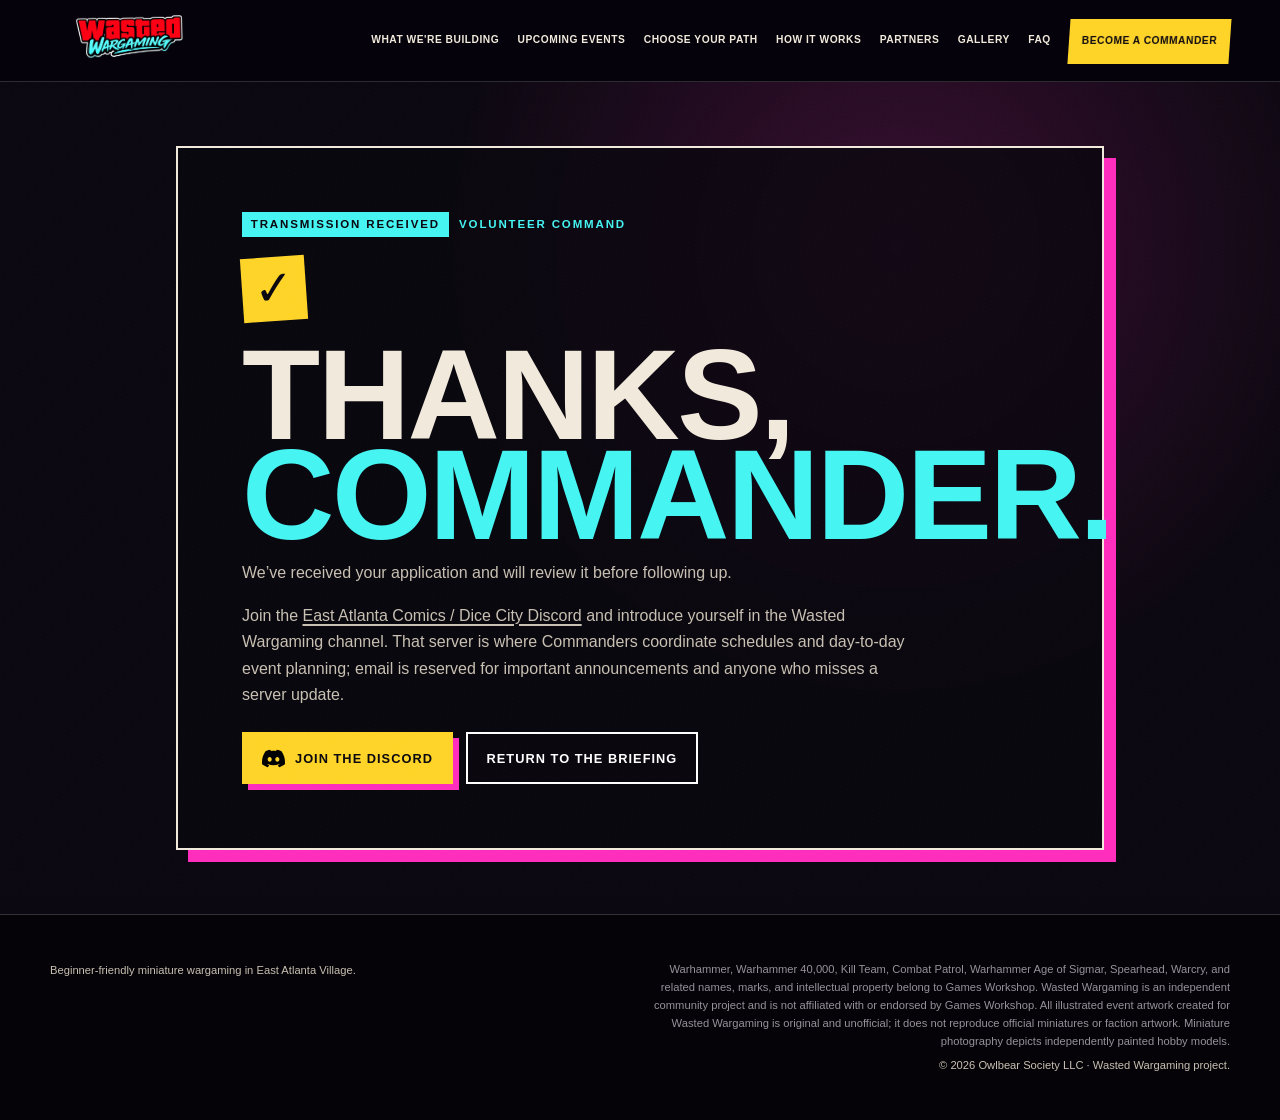
==== commit f19df41d: "Mission Summary" ====
--- a/commander-thanks.html
+++ b/commander-thanks.html
@@ -9,28 +9,13 @@
   <link rel="apple-touch-icon" href="assets/images/branding/wasted-wargaming-favicon.png">
   <title>Transmission Received | Wasted Wargaming</title>
   <link rel="stylesheet" href="assets/css/styles.css?v=20260731-event-gallery-polish">
+  <script src="assets/js/navigation.js?v=20260731-shared-nav" defer></script>
   <script src="assets/js/site.js?v=20260731-event-card-art" defer></script>
 </head>
 <body class="commander-page confirmation-page">
   <a class="skip-link" href="#main">Skip to confirmation</a>
-  <header class="site-header site-header--solid" data-header>
-    <a class="wordmark" href="index.html#top" aria-label="Wasted Wargaming home">
-      <span class="wordmark__window" aria-hidden="true"><img src="assets/images/branding/wasted-wargaming-logo.png" alt="" width="1536" height="1024"></span>
-    </a>
-    <button class="nav-toggle" type="button" aria-expanded="false" aria-controls="site-nav" data-nav-toggle>
-      <span class="nav-toggle__label">Menu</span>
-      <span class="nav-toggle__mark" aria-hidden="true"></span>
-    </button>
-    <nav class="site-nav" id="site-nav" aria-label="Primary navigation" data-nav>
-      <a href="index.html#about">What we're building</a>
-      <a href="index.html#roles">Choose your path</a>
-      <a href="index.html#how-it-works">How it works</a>
-      <a href="index.html#events">Next event</a>
-      <a href="index.html#partners">Partners</a>
-      <a href="gallery.html">Gallery</a>
-      <a href="index.html#faq">FAQ</a>
-      <a class="nav-recruit" href="commander.html">Become a commander</a>
-    </nav>
+  <header class="site-header site-header--solid" data-header data-site-navigation>
+    <noscript><a class="wordmark" href="index.html#top">Wasted Wargaming home</a></noscript>
   </header>
   <main id="main" class="confirmation-main">
     <section class="shell confirmation-card" aria-labelledby="confirmation-title">
--- a/assets/css/styles.css
+++ b/assets/css/styles.css
@@ -614,35 +614,90 @@
   background: repeating-linear-gradient(0deg, transparent 0 5px, rgba(187,245,27,0.025) 6px);
   pointer-events: none;
 }
-.event-zone__grid { position: relative; display: grid; gap: 2rem; align-items: end; }
+.event-zone__grid { position: relative; display: grid; gap: 2rem; align-items: center; }
 .event-zone__intro h2 { margin-bottom: 1rem; color: var(--paper); }
 .event-zone__intro p { max-width: 32rem; color: var(--paper-dim); }
 .data-note { display: flex; align-items: center; gap: 0.5rem; font-size: 0.72rem; letter-spacing: 0.07em; text-transform: uppercase; }
 .data-note span { width: 0.65rem; height: 0.65rem; display: inline-block; border-radius: 50%; background: var(--cyan); box-shadow: 0 0 12px var(--cyan); }
+.event-dossier { position: relative; min-width: 0; outline: none; }
+.event-dossier__stack { display: grid; padding: 1.2rem 0.7rem 1.4rem; isolation: isolate; }
 .event-card {
+  --event-accent: #bbf51b;
+  --event-shadow: var(--pink);
   position: relative;
+  grid-area: 1 / 1;
+  align-self: start;
   padding: 1.5rem;
   color: var(--paper);
   background: rgba(8,11,6,0.9);
-  border: 1px solid rgba(187,245,27,0.55);
-  box-shadow: 12px 12px 0 rgba(187,245,27,0.72);
-  transform: rotate(-1deg);
+  border: 1px solid color-mix(in srgb, var(--event-accent) 58%, transparent);
+  box-shadow: 11px 11px 0 color-mix(in srgb, var(--event-shadow) 72%, transparent);
+  transform-origin: 50% 8%;
+  transition: filter 420ms ease, opacity 420ms ease, transform 520ms cubic-bezier(0.22, 1, 0.36, 1);
   backdrop-filter: blur(0.35rem);
 }
-.event-card::before { position: absolute; inset: 8px; border: 1px dashed rgba(187,245,27,0.35); content: ""; pointer-events: none; }
+.event-card[data-stack-position="next"] { z-index: 2; opacity: 0.82; filter: grayscale(0.18) saturate(0.82) contrast(0.94); transform: translate(1.05rem, -0.8rem) rotate(1.5deg) scale(0.985); cursor: pointer; }
+.event-card[data-stack-position="queued"] { z-index: 1; opacity: 0.68; filter: grayscale(0.3) saturate(0.7); transform: translate(-0.65rem, -1.25rem) rotate(-1.8deg) scale(0.965); cursor: pointer; }
+.event-card.is-active { z-index: 3; opacity: 1; filter: none; transform: rotate(-0.35deg); }
+.event-card--octarius { --event-accent: #e2ae27; --event-shadow: #8b2c22; background: rgba(25,18,12,0.94); }
+.event-card::before { position: absolute; inset: 8px; border: 1px dashed color-mix(in srgb, var(--event-accent) 38%, transparent); content: ""; pointer-events: none; }
 .event-card > * { position: relative; }
-.event-card__status { width: fit-content; margin: 0 0 0.8rem; padding: 0.25rem 0.45rem; color: var(--ink); background: var(--tomb-green, #bbf51b); font-size: 0.65rem; font-weight: 900; letter-spacing: 0.1em; text-transform: uppercase; }
-.event-card__art { position: relative; aspect-ratio: 16 / 9; display: flex; align-items: flex-end; overflow: hidden; margin: 0 -0.25rem; padding: 1rem; background: #080b06 url("../images/events/tomb-world-joint-ops-v2.jpg") center / contain no-repeat; border: 1px solid rgba(187,245,27,0.35); isolation: isolate; }
-.event-card__art::before { position: absolute; z-index: -1; inset: 0; content: ""; background: linear-gradient(90deg, rgba(8,11,6,0.84), rgba(8,11,6,0.08) 72%), linear-gradient(0deg, rgba(8,11,6,0.78), transparent 65%); }
+.event-card__mission-count { position: absolute; z-index: 6; top: 1.1rem; right: 1.15rem; padding: 0.25rem 0.4rem; color: var(--paper); background: rgba(0,0,0,0.72); border: 1px solid rgba(255,255,255,0.2); font-size: 0.56rem; font-weight: 900; letter-spacing: 0.08em; text-transform: uppercase; }
+.event-card__status { width: fit-content; max-width: calc(100% - 5.5rem); margin: 0 0 0.8rem; padding: 0.25rem 0.45rem; color: var(--ink); background: var(--event-accent); font-size: 0.65rem; font-weight: 900; letter-spacing: 0.1em; text-transform: uppercase; }
+.event-card__art { position: relative; aspect-ratio: 16 / 9; display: flex; align-items: flex-end; overflow: hidden; margin: 0 -0.25rem; padding: 1rem; background: #080b06; border: 1px solid color-mix(in srgb, var(--event-accent) 38%, transparent); isolation: isolate; }
+.event-card__art img { position: absolute; z-index: -2; inset: 0; width: 100%; height: 100%; object-fit: cover; }
+.event-card--tomb-world .event-card__art img { object-fit: contain; }
+.event-card__art::before { position: absolute; z-index: -1; inset: 0; content: ""; background: linear-gradient(0deg, rgba(8,11,6,0.84), rgba(8,11,6,0.03) 62%); }
+.event-card--octarius .event-card__art::before { background: linear-gradient(0deg, rgba(18,11,7,0.86), rgba(18,11,7,0.02) 62%); }
 .event-card h3 { max-width: 8ch; margin: 0; color: var(--paper); font-family: var(--display); font-size: clamp(2.4rem, 9vw, 4.4rem); letter-spacing: 0.02em; line-height: 0.86; text-shadow: 3px 3px 0 rgba(0,0,0,0.75); text-transform: uppercase; }
-.event-card__message { max-width: 36rem; font-weight: 700; }
-.event-card__details { display: grid; gap: 0.7rem; margin: 1.15rem 0; padding: 1rem 0; border-block: 1px solid rgba(187,245,27,0.4); }
+.event-card__message { max-width: 42rem; margin: 1rem 0 0; color: var(--paper-dim); font-size: 0.82rem; font-weight: 700; line-height: 1.55; }
+.event-card__details { display: grid; gap: 0.7rem; margin: 1.15rem 0; padding: 1rem 0; border-block: 1px solid color-mix(in srgb, var(--event-accent) 40%, transparent); }
 .event-card__details div { display: grid; grid-template-columns: 6rem 1fr; gap: 0.75rem; }
-.event-card__details dt { color: #bbf51b; font-size: 0.65rem; font-weight: 900; letter-spacing: 0.08em; text-transform: uppercase; }
+.event-card__details dt { color: var(--event-accent); font-size: 0.65rem; font-weight: 900; letter-spacing: 0.08em; text-transform: uppercase; }
 .event-card__details dd { margin: 0; color: var(--paper); font-weight: 900; }
-.event-card .button { color: var(--ink); border-color: #bbf51b; background: #bbf51b; box-shadow: 5px 5px 0 var(--pink); }
+.event-card__details dd small { display: block; width: fit-content; margin-top: 0.35rem; padding: 0.2rem 0.35rem; color: #ff6a57; background: rgba(105,12,8,0.34); border-left: 3px solid currentColor; font-size: 0.54rem; font-weight: 900; letter-spacing: 0.08em; line-height: 1.35; text-transform: uppercase; }
+.event-card__details .is-classified .event-card__detail-value { position: relative; display: inline; color: #d8d0c3; text-decoration: line-through; text-decoration-color: rgba(0,0,0,0.96); text-decoration-thickness: 0.58em; }
+.event-card .button { color: var(--ink); border-color: var(--event-accent); background: var(--event-accent); box-shadow: 5px 5px 0 var(--event-shadow); }
 .event-card__actions { display: flex; flex-wrap: wrap; gap: 0.75rem; }
 .event-card .event-card__details-link { color: var(--paper); background: transparent; box-shadow: none; }
+.event-card .event-card__share-trigger { gap: 0.45rem; color: var(--paper); background: rgba(255,255,255,0.025); border-color: rgba(255,255,255,0.24); box-shadow: none; }
+.event-card .event-card__share-trigger:hover { color: var(--ink); background: var(--event-accent); border-color: var(--event-accent); }
+.event-card__share-trigger svg { width: 1.05rem; height: 1.05rem; fill: none; stroke: currentColor; stroke-width: 2; stroke-linecap: round; stroke-linejoin: round; }
+.event-card__classified-stamp { position: absolute; z-index: 5; display: grid; justify-items: center; padding: 0.4rem 0.65rem; color: #d84d3b; background: rgba(20,12,8,0.82); border: 3px double currentColor; pointer-events: none; }
+.event-card__classified-stamp span { font-size: 0.48rem; font-weight: 900; letter-spacing: 0.12em; text-transform: uppercase; }
+.event-card__classified-stamp strong { font-family: var(--display); font-size: 1.15rem; letter-spacing: 0.06em; line-height: 0.9; text-transform: uppercase; }
+.event-card__classified-stamp--redacted { top: 3.2rem; right: -0.4rem; transform: rotate(7deg); }
+.event-card__classified-stamp--confidential { top: 52%; right: -0.25rem; color: #d9a329; transform: rotate(-5deg); }
+.event-card__classified-stamp--confidential strong { font-size: 0.88rem; }
+.event-card__classified-stamp--heretical { top: 67%; left: -0.35rem; color: #db3d59; transform: rotate(5deg); }
+.event-card__classified-stamp--heretical strong { font-size: 1rem; }
+.event-share-dialog { width: min(44rem, calc(100% - 1.5rem)); max-height: calc(100dvh - 1.5rem); margin: auto; padding: 0; overflow: visible; color: var(--paper); background: transparent; border: 0; }
+.event-share-dialog::backdrop { background: rgba(5,2,8,0.82); backdrop-filter: blur(0.35rem); }
+.event-share-dialog__panel { position: relative; max-height: calc(100dvh - 1.5rem); overflow: auto; padding: clamp(1rem, 4vw, 2rem); background: #100b15; border: 1px solid rgba(72,239,239,0.5); box-shadow: 12px 12px 0 rgba(242,21,170,0.42); }
+.event-share-dialog__panel::before { position: absolute; inset: 8px; content: ""; border: 1px dashed rgba(72,239,239,0.22); pointer-events: none; }
+.event-share-dialog__close { position: absolute; z-index: 2; top: 0.75rem; right: 0.75rem; width: 2.75rem; height: 2.75rem; display: grid; place-items: center; color: var(--paper); background: rgba(0,0,0,0.55); border: 1px solid rgba(255,255,255,0.24); cursor: pointer; }
+.event-share-dialog__close svg { width: 1.15rem; height: 1.15rem; fill: none; stroke: currentColor; stroke-width: 2; stroke-linecap: round; }
+.event-share-dialog__eyebrow { margin: 0 0 0.35rem; color: var(--cyan); font-size: 0.62rem; font-weight: 900; letter-spacing: 0.14em; text-transform: uppercase; }
+.event-share-dialog h2 { margin: 0 3rem 1rem 0; font-family: var(--display); font-size: clamp(2.3rem, 8vw, 4rem); line-height: 0.9; text-transform: uppercase; }
+.event-share-dialog__preview { position: relative; aspect-ratio: 16 / 9; display: flex; flex-direction: column; justify-content: space-between; overflow: hidden; padding: 1rem; background: #08060b var(--share-art) center / cover no-repeat; border: 1px solid rgba(255,255,255,0.26); isolation: isolate; }
+.event-share-dialog__preview::before { position: absolute; z-index: -1; inset: 0; content: ""; background: linear-gradient(0deg, rgba(5,3,8,0.94), rgba(5,3,8,0.05) 75%), linear-gradient(90deg, rgba(5,3,8,0.62), transparent 60%); }
+.event-share-dialog__preview img { width: 7.5rem; height: 4rem; object-fit: contain; object-position: left top; }
+.event-share-dialog__preview div { display: grid; gap: 0.3rem; }
+.event-share-dialog__preview strong { font-family: var(--display); font-size: clamp(1.7rem, 6vw, 3rem); line-height: 0.9; text-transform: uppercase; text-shadow: 2px 2px 0 #000; }
+.event-share-dialog__preview span { overflow: hidden; color: rgba(255,255,255,0.8); font-size: 0.6rem; font-weight: 800; text-overflow: ellipsis; white-space: nowrap; }
+.event-share-dialog__hint { margin: 0.9rem 0 0.65rem; color: var(--paper-dim); font-size: 0.72rem; line-height: 1.5; }
+.event-share-dialog__options { display: flex; gap: 0.55rem; overflow-x: auto; padding: 0.15rem 0 0.75rem; scrollbar-color: var(--cyan) rgba(255,255,255,0.08); scroll-snap-type: x proximity; }
+.event-share-dialog__option { min-width: 4.2rem; min-height: 3.75rem; display: grid; flex: 0 0 4.2rem; place-items: center; align-content: center; gap: 0.35rem; padding: 0.5rem; color: var(--paper); background: rgba(255,255,255,0.045); border: 1px solid rgba(255,255,255,0.2); font: inherit; font-size: 0.56rem; font-weight: 900; letter-spacing: 0.04em; text-align: center; text-decoration: none; text-transform: uppercase; scroll-snap-align: start; cursor: pointer; }
+.event-share-dialog__option span { display: none; }
+.event-share-dialog__option:hover, .event-share-dialog__option:focus-visible { color: var(--ink); background: var(--cyan); border-color: var(--cyan); }
+.event-share-dialog__option svg { width: 1.5rem; height: 1.5rem; fill: none; stroke: currentColor; stroke-width: 1.8; stroke-linecap: round; stroke-linejoin: round; }
+.event-share-dialog__option svg circle { fill: none; }
+.event-share-dialog__feedback { min-height: 1.2em; margin: 0.3rem 0 0; color: var(--cyan); font-size: 0.65rem; font-weight: 800; }
+.event-dossier__arrow { position: absolute; z-index: 8; top: clamp(10rem, 30vw, 15rem); width: 2.9rem; height: 3.5rem; display: grid; place-items: center; color: #080609; background: rgba(241,234,220,0.9); border: 0; box-shadow: 4px 4px 0 rgba(0,0,0,0.35); font-size: 1.7rem; font-weight: 900; transform: translateY(-50%); cursor: pointer; }
+.event-dossier__arrow--previous { left: -0.1rem; }
+.event-dossier__arrow--next { right: -0.1rem; }
+.event-dossier__arrow:hover, .event-dossier__arrow:focus-visible { background: var(--yellow); }
+.event-dossier__arrow[hidden] { display: none; }
 
 .kit { background: #0e0a13; }
 .section-heading--tight { margin-bottom: 2.2rem; }
@@ -1530,6 +1585,8 @@
   .event-card__details { grid-template-columns: repeat(2, minmax(0, 1fr)); }
   .event-card__details div { grid-template-columns: 1fr; gap: 0.2rem; }
   .event-card__details div:nth-child(2) { grid-column: 1 / -1; }
+  .event-share-dialog__option { min-width: 5rem; min-height: 4.6rem; flex-basis: 5rem; }
+  .event-share-dialog__option span { display: inline; }
 }
 
 @media (min-width: 760px) {
@@ -1539,7 +1596,7 @@
   .hero__signal-stack { justify-self: end; }
   .briefing__grid, .section-heading, .event-zone__grid, .faq__grid { grid-template-columns: 1.15fr 0.85fr; gap: 4rem; }
   .event-zone { padding-block: 4.5rem; }
-  .event-zone__grid { grid-template-columns: repeat(2, minmax(0, 1fr)); gap: 4rem; }
+  .event-zone__grid { grid-template-columns: minmax(15rem, 0.72fr) minmax(0, 1.28fr); gap: 4rem; }
   .process-list { display: grid; grid-template-columns: repeat(4, 1fr); gap: 1.25rem; }
   .process-list::before { left: 2rem; right: 2rem; top: 2.45rem; bottom: auto; width: auto; height: 2px; background: repeating-linear-gradient(to right, var(--pink) 0 8px, transparent 8px 15px); }
   .process-list li { grid-template-columns: 1fr; }
